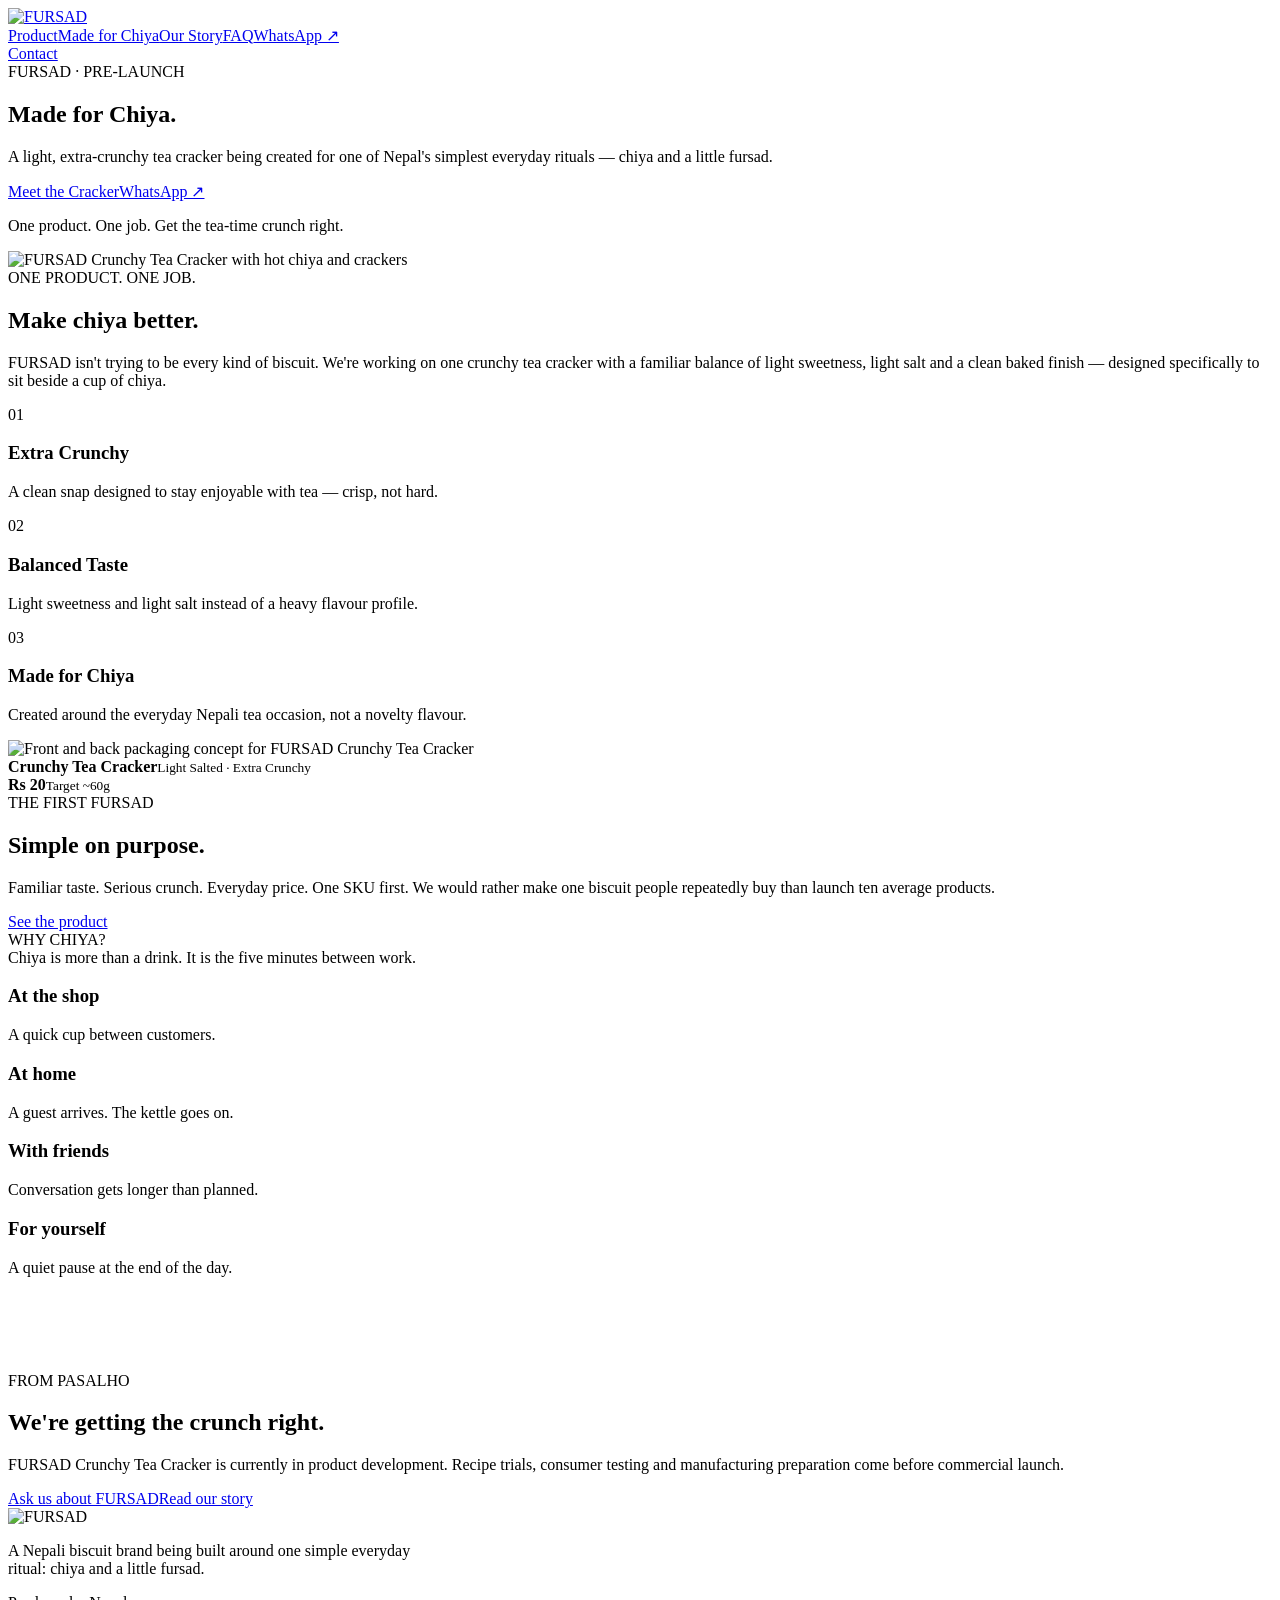
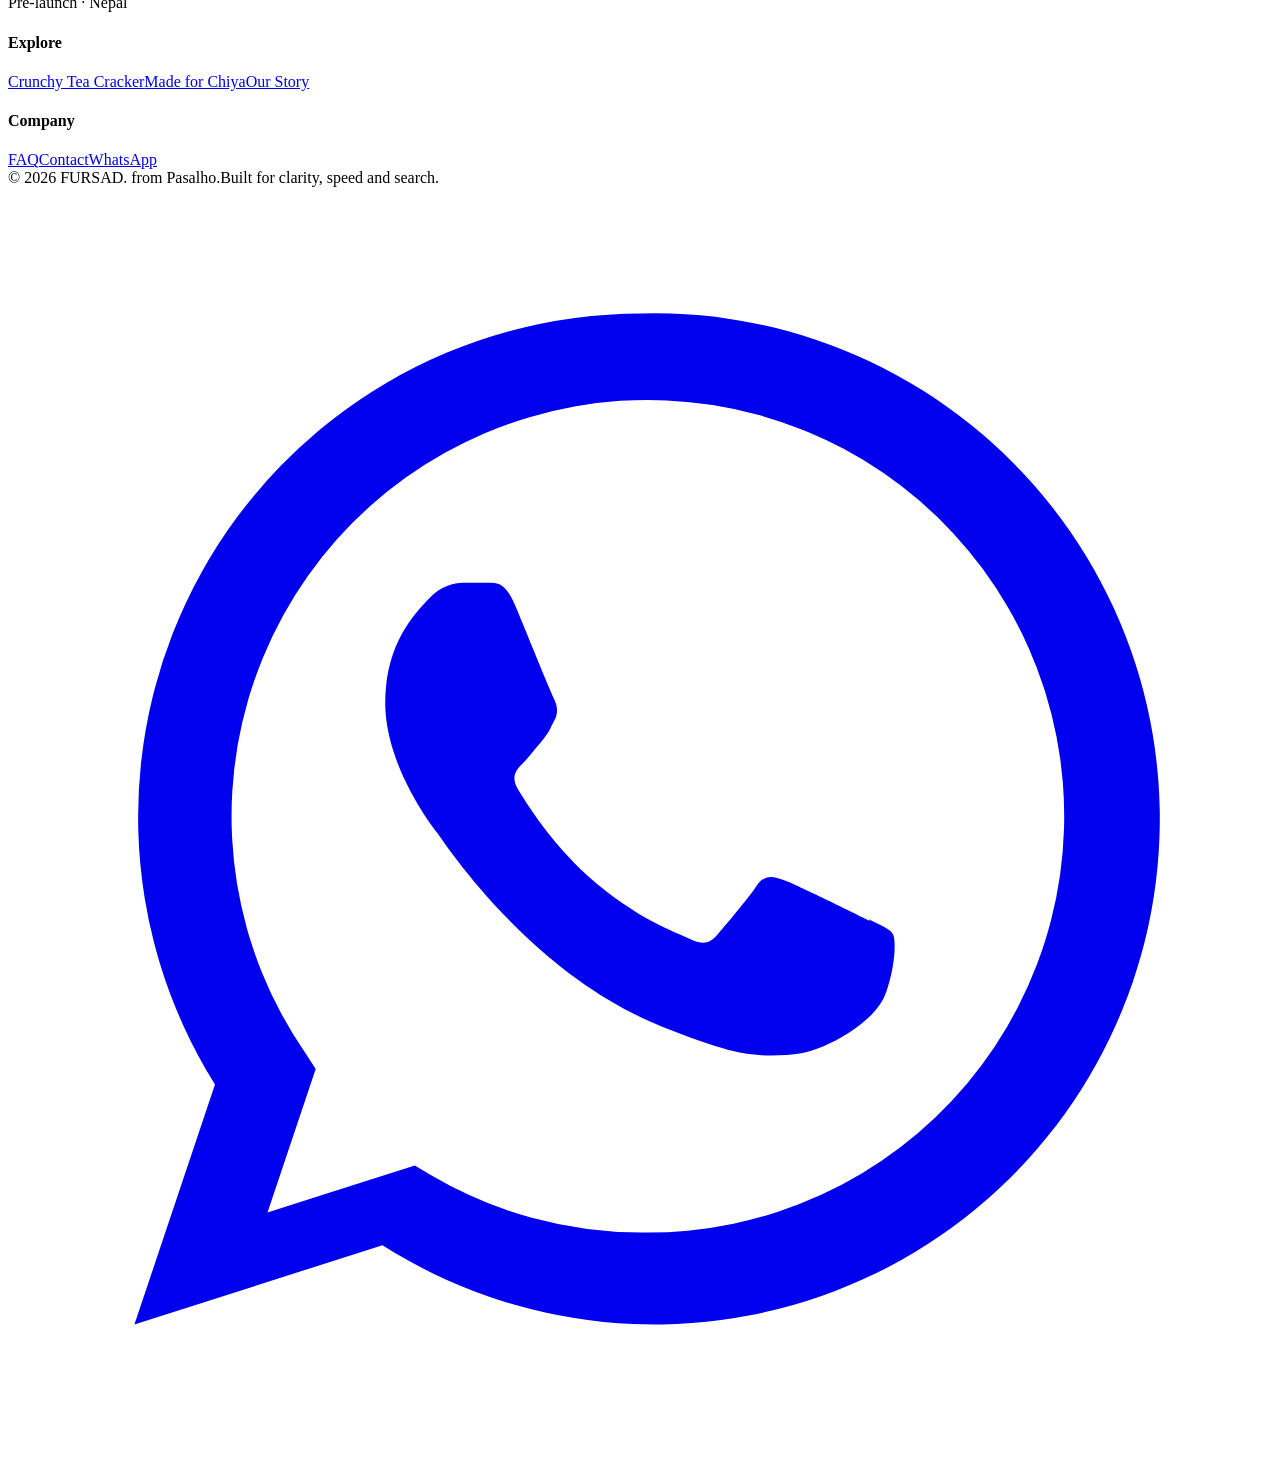
==== index.html @ a385d4bd "Initialize Fursad website" ====
<!doctype html><html lang="en" data-whatsapp=""><head><meta charset="utf-8"><meta name="viewport" content="width=device-width,initial-scale=1"><title>FURSAD | Made for Chiya — Crunchy Tea Cracker Nepal</title><meta name="description" content="Meet FURSAD, a Nepali biscuit brand creating an extra-crunchy, lightly salted tea cracker made for chiya. Discover the product, story and upcoming launch."><meta name="theme-color" content="#E85C24"><link rel="icon" href="/assets/favicon.svg" type="image/svg+xml"><link rel="manifest" href="/manifest.webmanifest"><link rel="stylesheet" href="/assets/styles.css"><meta property="og:type" content="website"><meta property="og:title" content="FURSAD | Made for Chiya — Crunchy Tea Cracker Nepal"><meta property="og:description" content="Meet FURSAD, a Nepali biscuit brand creating an extra-crunchy, lightly salted tea cracker made for chiya. Discover the product, story and upcoming launch."><meta property="og:image" content="/assets/og-fursad.webp"><meta name="twitter:card" content="summary_large_image"><script type="application/ld+json">{"@context": "https://schema.org", "@type": "Organization", "name": "FURSAD", "alternateName": "फुर्सद", "description": "A Nepali biscuit and snack brand being developed around everyday tea-time occasions.", "brand": {"@type": "Brand", "name": "FURSAD"}}</script></head><body><header class="nav"><div class="shell nav-inner"><a class="brand" href="/"><img src="/assets/logo.svg" alt="FURSAD"></a><nav class="nav-links" aria-label="Primary"><a href="/crunchy-tea-cracker/">Product</a><a href="/made-for-chiya/">Made for Chiya</a><a href="/our-story/">Our Story</a><a href="/faq/">FAQ</a><a class="button primary" data-whatsapp href="/contact/">WhatsApp ↗</a></nav><a class="button secondary" href="/contact/" aria-label="Contact FURSAD">Contact</a></div></header><main><section class="hero"><div class="shell hero-grid"><div><div class="eyebrow">FURSAD · PRE-LAUNCH</div><h1>Made for <span>Chiya.</span></h1><p class="hero-copy">A light, extra-crunchy tea cracker being created for one of Nepal's simplest everyday rituals — chiya and a little fursad.</p><div class="hero-actions"><a class="button primary" href="/crunchy-tea-cracker/">Meet the Cracker</a><a class="button secondary" data-whatsapp href="/contact/">WhatsApp ↗</a></div><p class="micro-note">One product. One job. Get the tea-time crunch right.</p></div><div class="hero-media"><img class="hero-image" src="/assets/fursad-hero.webp" alt="FURSAD Crunchy Tea Cracker with hot chiya and crackers" width="1440" height="1080"></div></div></section><section class="section"><div class="shell"><div class="eyebrow">ONE PRODUCT. ONE JOB.</div><h2 class="display">Make chiya better.</h2><p class="lede">FURSAD isn't trying to be every kind of biscuit. We're working on one crunchy tea cracker with a familiar balance of light sweetness, light salt and a clean baked finish — designed specifically to sit beside a cup of chiya.</p><div class="principles"><article class="principle"><span>01</span><h3>Extra Crunchy</h3><p>A clean snap designed to stay enjoyable with tea — crisp, not hard.</p></article><article class="principle"><span>02</span><h3>Balanced Taste</h3><p>Light sweetness and light salt instead of a heavy flavour profile.</p></article><article class="principle"><span>03</span><h3>Made for Chiya</h3><p>Created around the everyday Nepali tea occasion, not a novelty flavour.</p></article></div></div></section><section class="section soft"><div class="shell two-col"><div class="product-card"><img src="/assets/fursad-packaging.webp" alt="Front and back packaging concept for FURSAD Crunchy Tea Cracker"><div class="product-meta"><div><strong>Crunchy Tea Cracker</strong><small>Light Salted · Extra Crunchy</small></div><div><strong>Rs 20</strong><small>Target ~60g</small></div></div></div><div><div class="eyebrow">THE FIRST FURSAD</div><h2 class="display">Simple on purpose.</h2><p>Familiar taste. Serious crunch. Everyday price. One SKU first. We would rather make one biscuit people repeatedly buy than launch ten average products.</p><a class="button primary" href="/crunchy-tea-cracker/">See the product</a></div></div></section><section class="section dark"><div class="shell"><div class="eyebrow">WHY CHIYA?</div><div class="quote">Chiya is more than a drink. It is the <span class="orange">five minutes between work.</span></div><div class="story-lines"><div class="story-line"><h3>At the shop</h3><p>A quick cup between customers.</p></div><div class="story-line"><h3>At home</h3><p>A guest arrives. The kettle goes on.</p></div><div class="story-line"><h3>With friends</h3><p>Conversation gets longer than planned.</p></div><div class="story-line"><h3>For yourself</h3><p>A quiet pause at the end of the day.</p></div></div><p style="margin-top:52px;font-size:1.25rem;color:white"><strong>Chiya. Crunch. Fursad.</strong></p></div></section><section class="section"><div class="shell prelaunch"><div class="eyebrow">FROM PASALHO</div><h2 class="display">We're getting the crunch right.</h2><p class="lede" style="margin-left:auto;margin-right:auto">FURSAD Crunchy Tea Cracker is currently in product development. Recipe trials, consumer testing and manufacturing preparation come before commercial launch.</p><div class="hero-actions" style="justify-content:center"><a class="button primary" data-whatsapp href="/contact/">Ask us about FURSAD</a><a class="button secondary" href="/our-story/">Read our story</a></div></div></section></main><footer class="footer"><div class="shell"><div class="footer-grid"><div><img src="/assets/logo.svg" alt="FURSAD" style="width:150px"><p style="max-width:420px">A Nepali biscuit brand being built around one simple everyday ritual: chiya and a little fursad.</p><span class="pill">Pre-launch · Nepal</span></div><div><h4>Explore</h4><a href="/crunchy-tea-cracker/">Crunchy Tea Cracker</a><a href="/made-for-chiya/">Made for Chiya</a><a href="/our-story/">Our Story</a></div><div><h4>Company</h4><a href="/faq/">FAQ</a><a href="/contact/">Contact</a><a data-whatsapp href="/contact/">WhatsApp</a></div></div><div class="footer-bottom"><span>© 2026 FURSAD. from Pasalho.</span><span>Built for clarity, speed and search.</span></div></div></footer><a class="whatsapp" data-whatsapp href="/contact/" aria-label="Talk to FURSAD on WhatsApp"><svg viewBox="0 0 32 32" fill="none" aria-hidden="true"><path fill="currentColor" d="M16.04 3.2A12.75 12.75 0 0 0 5.24 22.72L3.2 28.8l6.28-2.01A12.8 12.8 0 1 0 16.04 3.2Zm0 23.27a10.52 10.52 0 0 1-5.36-1.47l-.38-.23-3.73 1.19 1.22-3.63-.25-.39A10.54 10.54 0 1 1 16.04 26.47Zm5.78-7.89c-.32-.16-1.88-.93-2.17-1.03-.29-.11-.5-.16-.71.16-.21.32-.82 1.03-1 1.24-.18.21-.37.24-.69.08-.32-.16-1.35-.5-2.57-1.59-.95-.85-1.59-1.89-1.78-2.21-.18-.32-.02-.49.14-.65.14-.14.32-.37.48-.56.16-.18.21-.32.32-.53.11-.21.05-.4-.03-.56-.08-.16-.71-1.72-.98-2.36-.26-.62-.52-.54-.71-.55h-.61c-.21 0-.56.08-.85.4-.29.32-1.11 1.08-1.11 2.64s1.14 3.06 1.3 3.27c.16.21 2.24 3.42 5.42 4.8.76.33 1.35.52 1.81.67.76.24 1.45.21 2 .13.61-.09 1.88-.77 2.14-1.51.26-.74.26-1.38.18-1.51-.08-.13-.29-.21-.61-.37Z"/></svg></a><script src="/assets/script.js" defer></script></body></html>
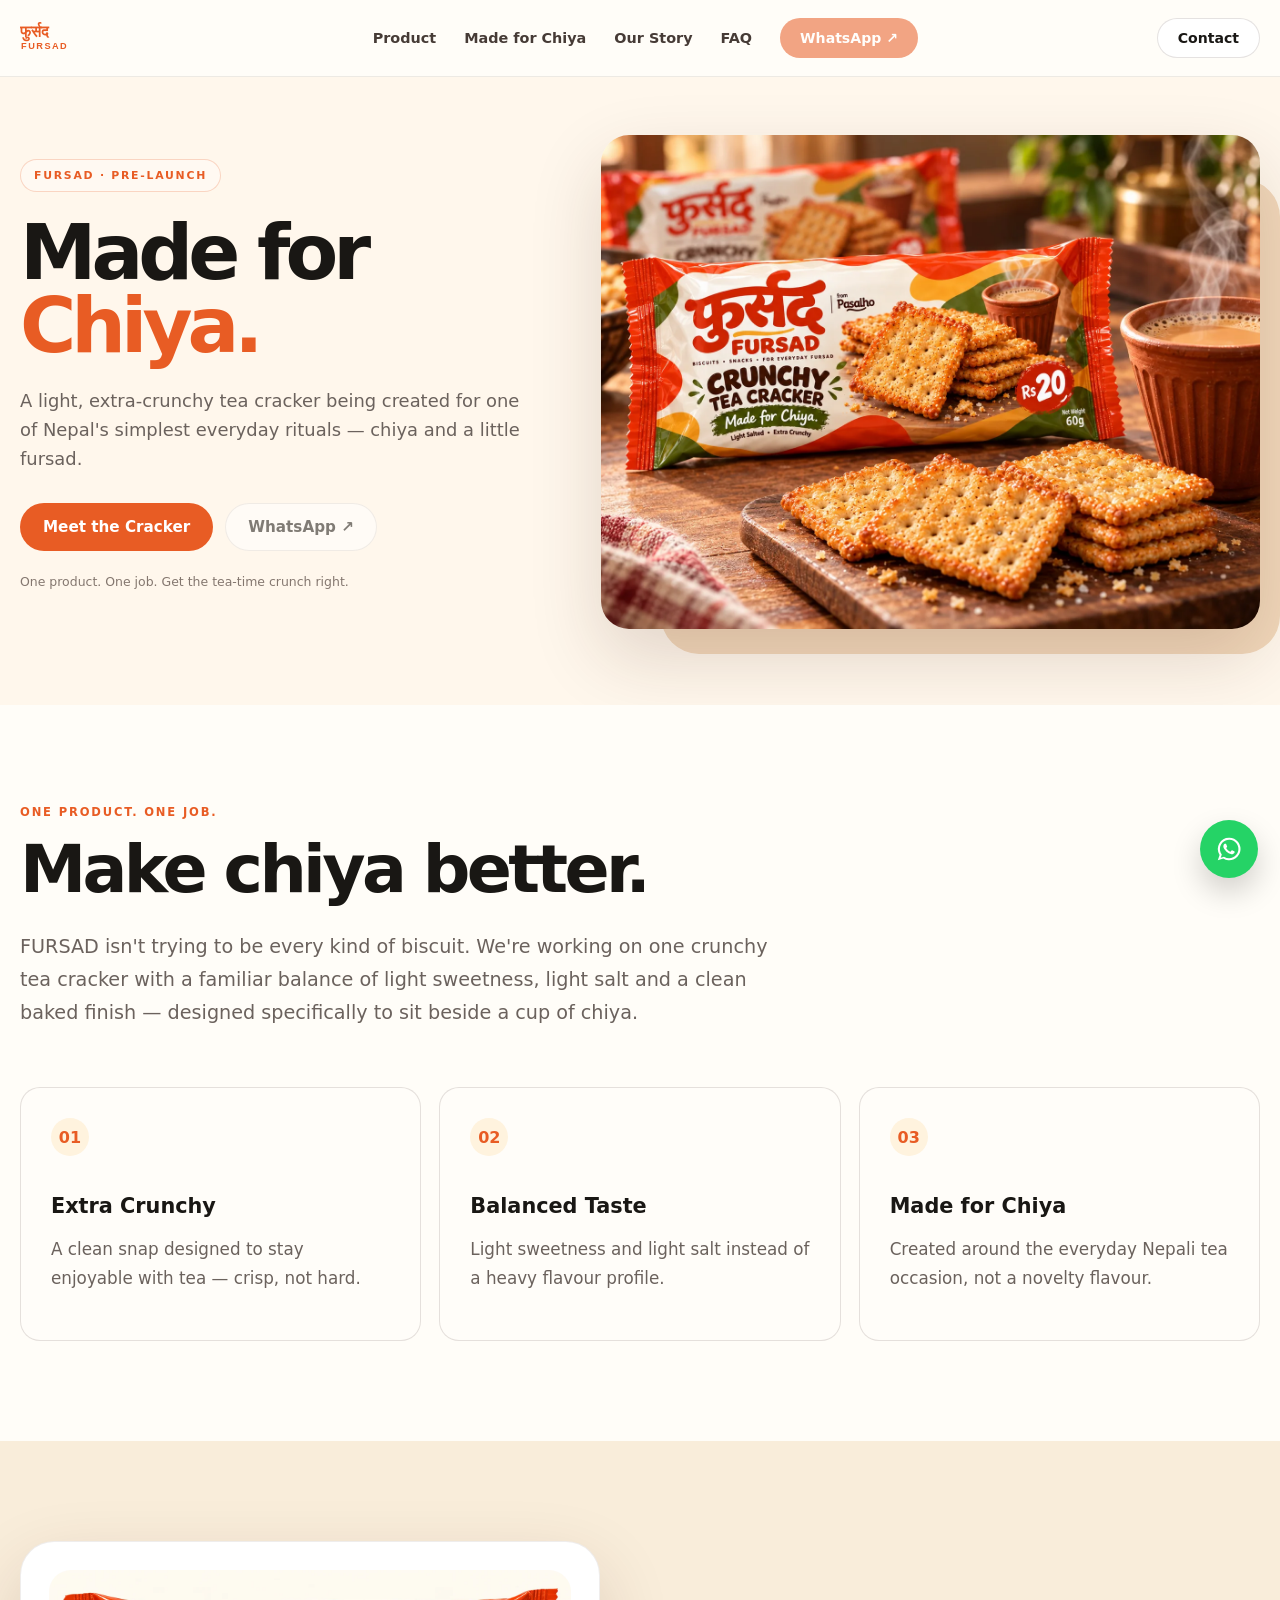
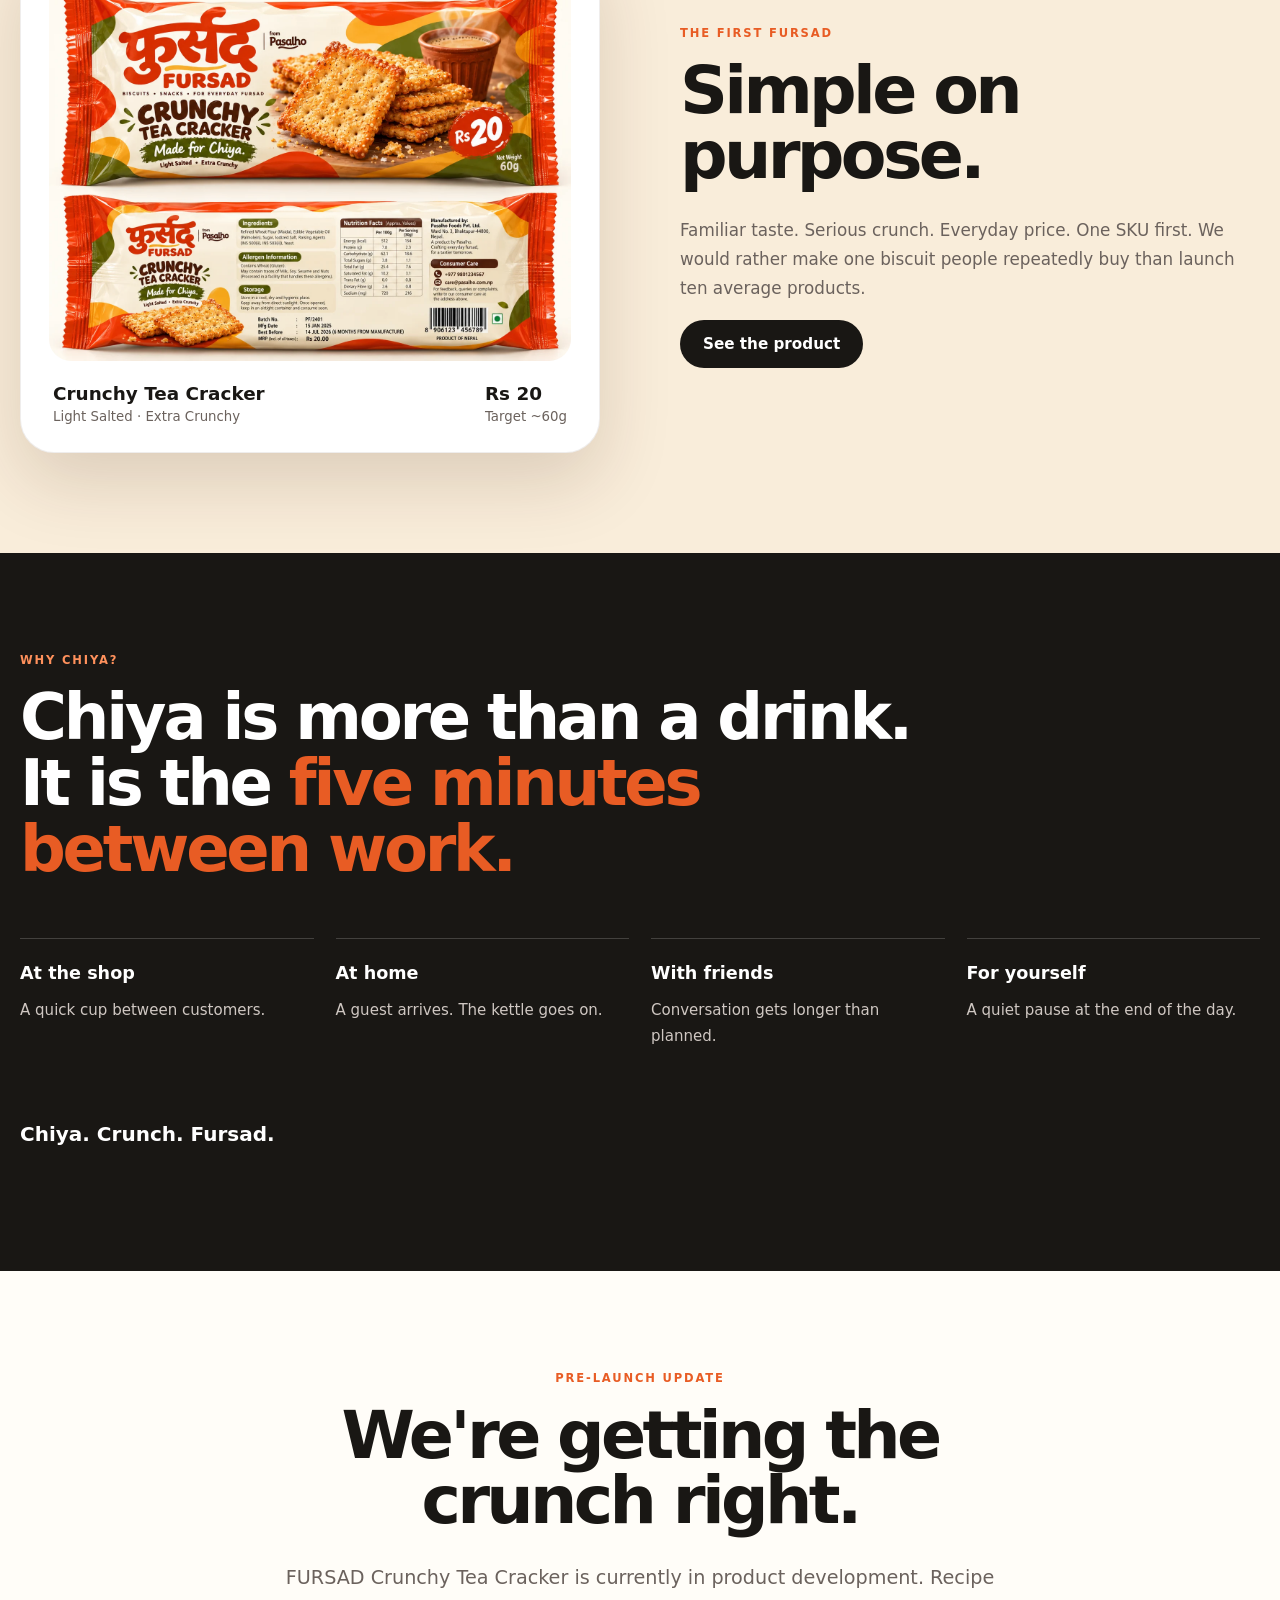
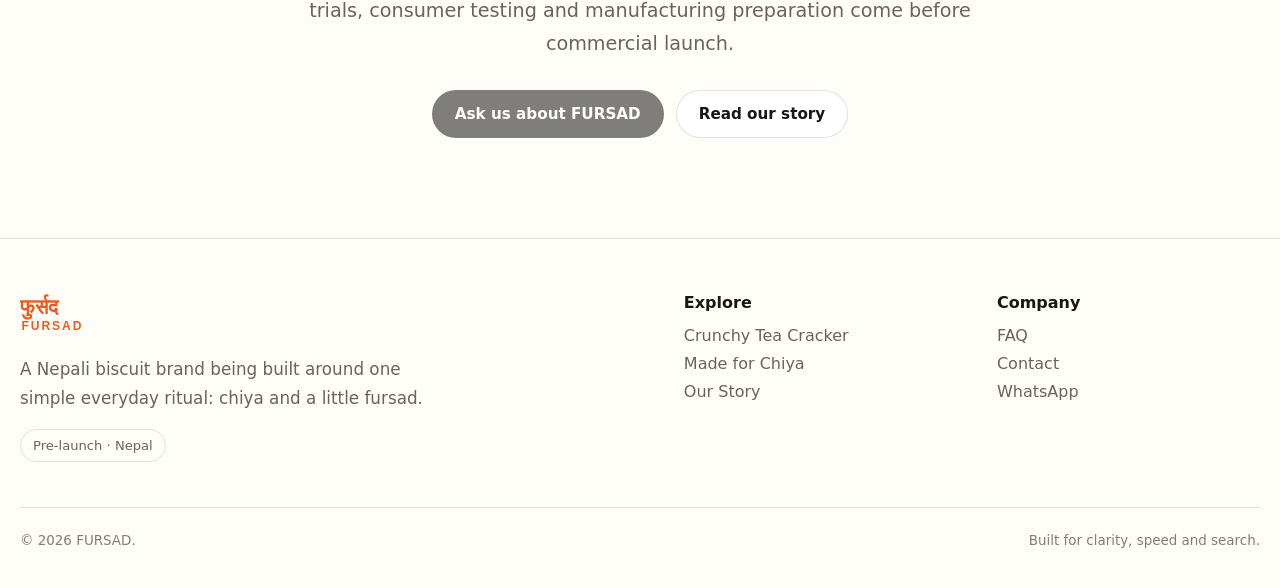
==== commit 90ecb3ba: "fix: clean brand ownership and contact UX" ====
--- a/index.html
+++ b/index.html
@@ -1 +1 @@
-<!doctype html><html lang="en" data-whatsapp=""><head><meta charset="utf-8"><meta name="viewport" content="width=device-width,initial-scale=1"><title>FURSAD | Made for Chiya — Crunchy Tea Cracker Nepal</title><meta name="description" content="Meet FURSAD, a Nepali biscuit brand creating an extra-crunchy, lightly salted tea cracker made for chiya. Discover the product, story and upcoming launch."><meta name="theme-color" content="#E85C24"><link rel="icon" href="/assets/favicon.svg" type="image/svg+xml"><link rel="manifest" href="/manifest.webmanifest"><link rel="stylesheet" href="/assets/styles.css"><meta property="og:type" content="website"><meta property="og:title" content="FURSAD | Made for Chiya — Crunchy Tea Cracker Nepal"><meta property="og:description" content="Meet FURSAD, a Nepali biscuit brand creating an extra-crunchy, lightly salted tea cracker made for chiya. Discover the product, story and upcoming launch."><meta property="og:image" content="/assets/og-fursad.webp"><meta name="twitter:card" content="summary_large_image"><script type="application/ld+json">{"@context": "https://schema.org", "@type": "Organization", "name": "FURSAD", "alternateName": "फुर्सद", "description": "A Nepali biscuit and snack brand being developed around everyday tea-time occasions.", "brand": {"@type": "Brand", "name": "FURSAD"}}</script></head><body><header class="nav"><div class="shell nav-inner"><a class="brand" href="/"><img src="/assets/logo.svg" alt="FURSAD"></a><nav class="nav-links" aria-label="Primary"><a href="/crunchy-tea-cracker/">Product</a><a href="/made-for-chiya/">Made for Chiya</a><a href="/our-story/">Our Story</a><a href="/faq/">FAQ</a><a class="button primary" data-whatsapp href="/contact/">WhatsApp ↗</a></nav><a class="button secondary" href="/contact/" aria-label="Contact FURSAD">Contact</a></div></header><main><section class="hero"><div class="shell hero-grid"><div><div class="eyebrow">FURSAD · PRE-LAUNCH</div><h1>Made for <span>Chiya.</span></h1><p class="hero-copy">A light, extra-crunchy tea cracker being created for one of Nepal's simplest everyday rituals — chiya and a little fursad.</p><div class="hero-actions"><a class="button primary" href="/crunchy-tea-cracker/">Meet the Cracker</a><a class="button secondary" data-whatsapp href="/contact/">WhatsApp ↗</a></div><p class="micro-note">One product. One job. Get the tea-time crunch right.</p></div><div class="hero-media"><img class="hero-image" src="/assets/fursad-hero.webp" alt="FURSAD Crunchy Tea Cracker with hot chiya and crackers" width="1440" height="1080"></div></div></section><section class="section"><div class="shell"><div class="eyebrow">ONE PRODUCT. ONE JOB.</div><h2 class="display">Make chiya better.</h2><p class="lede">FURSAD isn't trying to be every kind of biscuit. We're working on one crunchy tea cracker with a familiar balance of light sweetness, light salt and a clean baked finish — designed specifically to sit beside a cup of chiya.</p><div class="principles"><article class="principle"><span>01</span><h3>Extra Crunchy</h3><p>A clean snap designed to stay enjoyable with tea — crisp, not hard.</p></article><article class="principle"><span>02</span><h3>Balanced Taste</h3><p>Light sweetness and light salt instead of a heavy flavour profile.</p></article><article class="principle"><span>03</span><h3>Made for Chiya</h3><p>Created around the everyday Nepali tea occasion, not a novelty flavour.</p></article></div></div></section><section class="section soft"><div class="shell two-col"><div class="product-card"><img src="/assets/fursad-packaging.webp" alt="Front and back packaging concept for FURSAD Crunchy Tea Cracker"><div class="product-meta"><div><strong>Crunchy Tea Cracker</strong><small>Light Salted · Extra Crunchy</small></div><div><strong>Rs 20</strong><small>Target ~60g</small></div></div></div><div><div class="eyebrow">THE FIRST FURSAD</div><h2 class="display">Simple on purpose.</h2><p>Familiar taste. Serious crunch. Everyday price. One SKU first. We would rather make one biscuit people repeatedly buy than launch ten average products.</p><a class="button primary" href="/crunchy-tea-cracker/">See the product</a></div></div></section><section class="section dark"><div class="shell"><div class="eyebrow">WHY CHIYA?</div><div class="quote">Chiya is more than a drink. It is the <span class="orange">five minutes between work.</span></div><div class="story-lines"><div class="story-line"><h3>At the shop</h3><p>A quick cup between customers.</p></div><div class="story-line"><h3>At home</h3><p>A guest arrives. The kettle goes on.</p></div><div class="story-line"><h3>With friends</h3><p>Conversation gets longer than planned.</p></div><div class="story-line"><h3>For yourself</h3><p>A quiet pause at the end of the day.</p></div></div><p style="margin-top:52px;font-size:1.25rem;color:white"><strong>Chiya. Crunch. Fursad.</strong></p></div></section><section class="section"><div class="shell prelaunch"><div class="eyebrow">FROM PASALHO</div><h2 class="display">We're getting the crunch right.</h2><p class="lede" style="margin-left:auto;margin-right:auto">FURSAD Crunchy Tea Cracker is currently in product development. Recipe trials, consumer testing and manufacturing preparation come before commercial launch.</p><div class="hero-actions" style="justify-content:center"><a class="button primary" data-whatsapp href="/contact/">Ask us about FURSAD</a><a class="button secondary" href="/our-story/">Read our story</a></div></div></section></main><footer class="footer"><div class="shell"><div class="footer-grid"><div><img src="/assets/logo.svg" alt="FURSAD" style="width:150px"><p style="max-width:420px">A Nepali biscuit brand being built around one simple everyday ritual: chiya and a little fursad.</p><span class="pill">Pre-launch · Nepal</span></div><div><h4>Explore</h4><a href="/crunchy-tea-cracker/">Crunchy Tea Cracker</a><a href="/made-for-chiya/">Made for Chiya</a><a href="/our-story/">Our Story</a></div><div><h4>Company</h4><a href="/faq/">FAQ</a><a href="/contact/">Contact</a><a data-whatsapp href="/contact/">WhatsApp</a></div></div><div class="footer-bottom"><span>© 2026 FURSAD. from Pasalho.</span><span>Built for clarity, speed and search.</span></div></div></footer><a class="whatsapp" data-whatsapp href="/contact/" aria-label="Talk to FURSAD on WhatsApp"><svg viewBox="0 0 32 32" fill="none" aria-hidden="true"><path fill="currentColor" d="M16.04 3.2A12.75 12.75 0 0 0 5.24 22.72L3.2 28.8l6.28-2.01A12.8 12.8 0 1 0 16.04 3.2Zm0 23.27a10.52 10.52 0 0 1-5.36-1.47l-.38-.23-3.73 1.19 1.22-3.63-.25-.39A10.54 10.54 0 1 1 16.04 26.47Zm5.78-7.89c-.32-.16-1.88-.93-2.17-1.03-.29-.11-.5-.16-.71.16-.21.32-.82 1.03-1 1.24-.18.21-.37.24-.69.08-.32-.16-1.35-.5-2.57-1.59-.95-.85-1.59-1.89-1.78-2.21-.18-.32-.02-.49.14-.65.14-.14.32-.37.48-.56.16-.18.21-.32.32-.53.11-.21.05-.4-.03-.56-.08-.16-.71-1.72-.98-2.36-.26-.62-.52-.54-.71-.55h-.61c-.21 0-.56.08-.85.4-.29.32-1.11 1.08-1.11 2.64s1.14 3.06 1.3 3.27c.16.21 2.24 3.42 5.42 4.8.76.33 1.35.52 1.81.67.76.24 1.45.21 2 .13.61-.09 1.88-.77 2.14-1.51.26-.74.26-1.38.18-1.51-.08-.13-.29-.21-.61-.37Z"/></svg></a><script src="/assets/script.js" defer></script></body></html>+<!doctype html><html lang="en" data-whatsapp=""><head><meta charset="utf-8"><meta name="viewport" content="width=device-width,initial-scale=1"><title>FURSAD | Made for Chiya — Crunchy Tea Cracker Nepal</title><meta name="description" content="Meet FURSAD, a Nepali biscuit brand creating an extra-crunchy, lightly salted tea cracker made for chiya. Discover the product, story and upcoming launch."><meta name="theme-color" content="#E85C24"><link rel="icon" href="/assets/favicon.svg" type="image/svg+xml"><link rel="manifest" href="/manifest.webmanifest"><link rel="stylesheet" href="/assets/styles.css"><link rel="canonical" href="https://fursad-blue.vercel.app/"><meta property="og:type" content="website"><meta property="og:title" content="FURSAD | Made for Chiya — Crunchy Tea Cracker Nepal"><meta property="og:description" content="Meet FURSAD, a Nepali biscuit brand creating an extra-crunchy, lightly salted tea cracker made for chiya. Discover the product, story and upcoming launch."><meta property="og:url" content="https://fursad-blue.vercel.app/"><meta property="og:image" content="https://fursad-blue.vercel.app/assets/og-fursad.webp"><meta name="twitter:card" content="summary_large_image"><meta name="twitter:image" content="https://fursad-blue.vercel.app/assets/og-fursad.webp"><script type="application/ld+json">{"@context": "https://schema.org", "@type": "Organization", "name": "FURSAD", "alternateName": "फुर्सद", "description": "A Nepali biscuit and snack brand being developed around everyday tea-time occasions.", "brand": {"@type": "Brand", "name": "FURSAD"}, "url": "https://fursad-blue.vercel.app/"}</script></head><body><header class="nav"><div class="shell nav-inner"><a class="brand" href="/"><img src="/assets/logo.svg" alt="FURSAD"></a><button class="menu-toggle" type="button" aria-label="Open navigation" aria-expanded="false" aria-controls="primary-navigation"><span></span><span></span><span></span></button><nav class="nav-links" id="primary-navigation" aria-label="Primary"><a href="/crunchy-tea-cracker/">Product</a><a href="/made-for-chiya/">Made for Chiya</a><a href="/our-story/">Our Story</a><a href="/faq/">FAQ</a><a class="mobile-only" href="/contact/">Contact</a><a class="button primary" data-whatsapp href="/contact/">WhatsApp ↗</a></nav><a class="button secondary" href="/contact/" aria-label="Contact FURSAD">Contact</a></div></header><main><section class="hero"><div class="shell hero-grid"><div><div class="eyebrow">FURSAD · PRE-LAUNCH</div><h1>Made for <span>Chiya.</span></h1><p class="hero-copy">A light, extra-crunchy tea cracker being created for one of Nepal's simplest everyday rituals — chiya and a little fursad.</p><div class="hero-actions"><a class="button primary" href="/crunchy-tea-cracker/">Meet the Cracker</a><a class="button secondary" data-whatsapp href="/contact/">WhatsApp ↗</a></div><p class="micro-note">One product. One job. Get the tea-time crunch right.</p></div><div class="hero-media"><img class="hero-image" src="/assets/fursad-hero.webp" alt="FURSAD Crunchy Tea Cracker with hot chiya and crackers" width="1440" height="1080"></div></div></section><section class="section"><div class="shell"><div class="eyebrow">ONE PRODUCT. ONE JOB.</div><h2 class="display">Make chiya better.</h2><p class="lede">FURSAD isn't trying to be every kind of biscuit. We're working on one crunchy tea cracker with a familiar balance of light sweetness, light salt and a clean baked finish — designed specifically to sit beside a cup of chiya.</p><div class="principles"><article class="principle"><span>01</span><h3>Extra Crunchy</h3><p>A clean snap designed to stay enjoyable with tea — crisp, not hard.</p></article><article class="principle"><span>02</span><h3>Balanced Taste</h3><p>Light sweetness and light salt instead of a heavy flavour profile.</p></article><article class="principle"><span>03</span><h3>Made for Chiya</h3><p>Created around the everyday Nepali tea occasion, not a novelty flavour.</p></article></div></div></section><section class="section soft"><div class="shell two-col"><div class="product-card"><img src="/assets/fursad-packaging.webp" alt="Front and back packaging concept for FURSAD Crunchy Tea Cracker"><div class="product-meta"><div><strong>Crunchy Tea Cracker</strong><small>Light Salted · Extra Crunchy</small></div><div><strong>Rs 20</strong><small>Target ~60g</small></div></div></div><div><div class="eyebrow">THE FIRST FURSAD</div><h2 class="display">Simple on purpose.</h2><p>Familiar taste. Serious crunch. Everyday price. One SKU first. We would rather make one biscuit people repeatedly buy than launch ten average products.</p><a class="button primary" href="/crunchy-tea-cracker/">See the product</a></div></div></section><section class="section dark"><div class="shell"><div class="eyebrow">WHY CHIYA?</div><div class="quote">Chiya is more than a drink. It is the <span class="orange">five minutes between work.</span></div><div class="story-lines"><div class="story-line"><h3>At the shop</h3><p>A quick cup between customers.</p></div><div class="story-line"><h3>At home</h3><p>A guest arrives. The kettle goes on.</p></div><div class="story-line"><h3>With friends</h3><p>Conversation gets longer than planned.</p></div><div class="story-line"><h3>For yourself</h3><p>A quiet pause at the end of the day.</p></div></div><p style="margin-top:52px;font-size:1.25rem;color:white"><strong>Chiya. Crunch. Fursad.</strong></p></div></section><section class="section"><div class="shell prelaunch"><div class="eyebrow">PRE-LAUNCH UPDATE</div><h2 class="display">We're getting the crunch right.</h2><p class="lede" style="margin-left:auto;margin-right:auto">FURSAD Crunchy Tea Cracker is currently in product development. Recipe trials, consumer testing and manufacturing preparation come before commercial launch.</p><div class="hero-actions" style="justify-content:center"><a class="button primary" data-whatsapp href="/contact/">Ask us about FURSAD</a><a class="button secondary" href="/our-story/">Read our story</a></div></div></section></main><footer class="footer"><div class="shell"><div class="footer-grid"><div><img src="/assets/logo.svg" alt="FURSAD" style="width:150px"><p style="max-width:420px">A Nepali biscuit brand being built around one simple everyday ritual: chiya and a little fursad.</p><span class="pill">Pre-launch · Nepal</span></div><div><h4>Explore</h4><a href="/crunchy-tea-cracker/">Crunchy Tea Cracker</a><a href="/made-for-chiya/">Made for Chiya</a><a href="/our-story/">Our Story</a></div><div><h4>Company</h4><a href="/faq/">FAQ</a><a href="/contact/">Contact</a><a data-whatsapp href="/contact/">WhatsApp</a></div></div><div class="footer-bottom"><span>© 2026 FURSAD.</span><span>Built for clarity, speed and search.</span></div></div></footer><a class="whatsapp" data-whatsapp href="/contact/" aria-label="Talk to FURSAD on WhatsApp"><svg viewBox="0 0 32 32" fill="none" aria-hidden="true"><path fill="currentColor" d="M16.04 3.2A12.75 12.75 0 0 0 5.24 22.72L3.2 28.8l6.28-2.01A12.8 12.8 0 1 0 16.04 3.2Zm0 23.27a10.52 10.52 0 0 1-5.36-1.47l-.38-.23-3.73 1.19 1.22-3.63-.25-.39A10.54 10.54 0 1 1 16.04 26.47Zm5.78-7.89c-.32-.16-1.88-.93-2.17-1.03-.29-.11-.5-.16-.71.16-.21.32-.82 1.03-1 1.24-.18.21-.37.24-.69.08-.32-.16-1.35-.5-2.57-1.59-.95-.85-1.59-1.89-1.78-2.21-.18-.32-.02-.49.14-.65.14-.14.32-.37.48-.56.16-.18.21-.32.32-.53.11-.21.05-.4-.03-.56-.08-.16-.71-1.72-.98-2.36-.26-.62-.52-.54-.71-.55h-.61c-.21 0-.56.08-.85.4-.29.32-1.11 1.08-1.11 2.64s1.14 3.06 1.3 3.27c.16.21 2.24 3.42 5.42 4.8.76.33 1.35.52 1.81.67.76.24 1.45.21 2 .13.61-.09 1.88-.77 2.14-1.51.26-.74.26-1.38.18-1.51-.08-.13-.29-.21-.61-.37Z"/></svg></a><script src="/assets/site-config.js"></script><script src="/assets/script.js" defer></script></body></html>
--- a/assets/styles.css
+++ b/assets/styles.css
@@ -0,0 +1,56 @@
+:root{--orange:#E85C24;--cream:#FFF3DE;--cream2:#FAE9CE;--brown:#382117;--olive:#596B32;--ink:#191714;--muted:#6B625D;--white:#fff;--line:rgba(56,33,23,.13);--shadow:0 24px 70px rgba(56,33,23,.12);--max:1180px}*{box-sizing:border-box}html{scroll-behavior:smooth}body{margin:0;background:#fff;color:var(--ink);font-family:Inter,ui-sans-serif,system-ui,-apple-system,BlinkMacSystemFont,"Segoe UI",sans-serif;-webkit-font-smoothing:antialiased}img{max-width:100%;display:block}a{color:inherit;text-decoration:none}p{line-height:1.72;color:var(--muted);font-size:1.05rem}.shell{width:min(calc(100% - 40px),var(--max));margin:auto}.nav{position:sticky;top:0;z-index:50;background:rgba(255,255,255,.88);backdrop-filter:blur(18px);border-bottom:1px solid rgba(56,33,23,.07)}.nav-inner{height:82px;display:flex;align-items:center;justify-content:space-between;gap:28px}.brand{display:flex;align-items:center;gap:14px}.brand img{width:122px;height:auto}.nav-links{display:flex;align-items:center;gap:30px;font-size:.92rem;font-weight:650}.nav-links a{color:#463b36}.nav-links a:hover{color:var(--orange)}.button{display:inline-flex;align-items:center;justify-content:center;gap:9px;border-radius:999px;padding:14px 22px;font-size:.95rem;font-weight:750;transition:.2s ease;border:1px solid transparent}.button.primary{background:var(--ink);color:white}.button.primary:hover{background:var(--orange);transform:translateY(-1px)}.button.secondary{border-color:var(--line);background:#fff}.button.secondary:hover{border-color:var(--orange);color:var(--orange)}.eyebrow{text-transform:uppercase;letter-spacing:.16em;font-size:.72rem;font-weight:800;color:var(--orange);margin-bottom:18px}.hero{padding:76px 0 70px;background:linear-gradient(180deg,#fff 0%,#fffaf3 100%);overflow:hidden}.hero-grid{display:grid;grid-template-columns:.95fr 1.05fr;gap:74px;align-items:center}.hero h1,.page-hero h1{font-size:clamp(3.6rem,7vw,7.2rem);line-height:.91;letter-spacing:-.065em;margin:0 0 26px;font-weight:850}.hero h1 span{color:var(--orange)}.hero-copy{max-width:620px;font-size:1.2rem}.hero-actions{display:flex;gap:12px;flex-wrap:wrap;margin-top:32px}.hero-media{position:relative}.hero-media:before{content:"";position:absolute;inset:10% -15% -12% 12%;background:#f4dcc1;border-radius:50%;filter:blur(1px);z-index:0}.hero-image{position:relative;z-index:1;border-radius:34px;box-shadow:var(--shadow);width:100%;aspect-ratio:4/3;object-fit:cover}.micro-note{font-size:.8rem;color:#84776f;margin-top:15px}.section{padding:112px 0}.section.soft{background:var(--cream)}.section.dark{background:var(--ink);color:white}.section.dark p{color:#cfc7c2}.section.dark .eyebrow{color:#ff915c}.display{font-size:clamp(2.7rem,5.2vw,5.7rem);line-height:.98;letter-spacing:-.055em;margin:0 0 28px;font-weight:830}.lede{font-size:1.2rem;max-width:750px}.two-col{display:grid;grid-template-columns:1fr 1fr;gap:80px;align-items:center}.principles{display:grid;grid-template-columns:repeat(3,1fr);gap:1px;background:var(--line);border:1px solid var(--line);margin-top:58px}.principle{background:white;padding:38px}.principle span{display:inline-flex;width:38px;height:38px;border-radius:50%;align-items:center;justify-content:center;background:var(--cream);color:var(--orange);font-weight:800;margin-bottom:52px}.principle h3{font-size:1.3rem;margin:0 0 12px}.product-card{background:white;border-radius:34px;padding:28px;box-shadow:var(--shadow)}.product-card img{border-radius:22px;width:100%;aspect-ratio:4/3;object-fit:cover}.product-meta{display:flex;justify-content:space-between;gap:20px;padding:22px 4px 0}.product-meta strong{font-size:1.15rem}.product-meta small{display:block;color:var(--muted);margin-top:5px}.quote{font-size:clamp(2.4rem,5vw,5rem);line-height:1.03;letter-spacing:-.05em;font-weight:800;max-width:930px}.orange{color:var(--orange)}.story-lines{display:grid;grid-template-columns:repeat(4,1fr);gap:22px;margin-top:55px}.story-line{border-top:1px solid rgba(255,255,255,.18);padding-top:24px}.story-line h3{color:white;font-size:1.1rem;margin:0 0 10px}.story-line p{font-size:.94rem}.faq-list{max-width:880px;margin:48px auto 0}.faq-item{border-top:1px solid var(--line);padding:28px 0}.faq-item h3{margin:0 0 12px;font-size:1.3rem}.faq-item p{margin:0}.prelaunch{text-align:center;max-width:820px;margin:auto}.prelaunch .display{max-width:760px;margin-left:auto;margin-right:auto}.footer{padding:54px 0 40px;border-top:1px solid var(--line)}.footer-grid{display:grid;grid-template-columns:1.4fr .6fr .6fr;gap:50px}.footer h4{margin:0 0 14px}.footer a{display:block;color:var(--muted);margin:9px 0}.footer-bottom{margin-top:45px;padding-top:25px;border-top:1px solid var(--line);display:flex;justify-content:space-between;color:#867b74;font-size:.84rem}.whatsapp{position:fixed;right:22px;bottom:22px;z-index:60;background:#25D366;color:white;width:58px;height:58px;border-radius:50%;display:flex;align-items:center;justify-content:center;box-shadow:0 14px 30px rgba(0,0,0,.18);transition:.2s}.whatsapp:hover{transform:translateY(-3px) scale(1.03)}.whatsapp svg{width:28px;height:28px}.page-hero{padding:90px 0 55px;background:#fffaf3}.page-hero p{max-width:760px;font-size:1.18rem}.content{max-width:840px;margin:auto}.content h2{font-size:2rem;letter-spacing:-.03em;margin:56px 0 14px}.content h3{font-size:1.3rem;margin:34px 0 8px}.contact-box{display:grid;grid-template-columns:1fr 1fr;gap:24px;margin-top:44px}.contact-panel{padding:34px;border:1px solid var(--line);border-radius:24px;background:white}.pill{display:inline-block;border:1px solid var(--line);padding:8px 12px;border-radius:999px;font-size:.82rem;color:var(--muted)}@media(max-width:900px){.nav-links{display:none}.hero{padding-top:42px}.hero-grid,.two-col{grid-template-columns:1fr;gap:46px}.hero-grid{grid-template-areas:"copy" "media"}.principles{grid-template-columns:1fr}.story-lines{grid-template-columns:1fr 1fr}.footer-grid{grid-template-columns:1fr 1fr}.footer-grid>div:first-child{grid-column:1/-1}.section{padding:82px 0}.contact-box{grid-template-columns:1fr}}@media(max-width:560px){.shell{width:min(calc(100% - 28px),var(--max))}.nav-inner{height:72px}.brand img{width:104px}.hero h1,.page-hero h1{font-size:3.4rem}.hero-copy{font-size:1.07rem}.hero-actions .button{width:100%}.hero-image{border-radius:24px}.section{padding:68px 0}.display{font-size:2.6rem}.principle{padding:28px}.story-lines{grid-template-columns:1fr}.footer-grid{grid-template-columns:1fr}.footer-grid>div:first-child{grid-column:auto}.footer-bottom{flex-direction:column;gap:8px}.whatsapp{right:16px;bottom:16px;width:54px;height:54px}.product-card{padding:18px;border-radius:24px}.product-card img{border-radius:17px}}@media(prefers-reduced-motion:reduce){html{scroll-behavior:auto}.button,.whatsapp{transition:none}}
+
+/* The hero image has intrinsic HTML dimensions. Give it an explicit rendered
+   height so the copy and image share a predictable first-screen layout. */
+:root{--max:1240px;--shadow:0 28px 72px rgba(68,34,14,.16)}
+body{background:#fffdf8}
+.nav{background:rgba(255,253,248,.94);border-bottom:1px solid rgba(56,33,23,.09)}
+.nav-inner{height:76px}
+.brand img{width:114px}
+.nav-links{gap:28px}
+.nav-links a:not(.button){font-size:.9rem;font-weight:650}
+.nav-links .button.primary{background:var(--orange);padding:11px 19px;font-size:.88rem}
+.nav-inner>.button.secondary{padding:11px 20px;font-size:.88rem}
+.hero{padding:58px 0 76px;background:#fff7ec}
+.hero-grid{grid-template-columns:minmax(0,.88fr) minmax(0,1.12fr);gap:clamp(34px,5vw,80px);align-items:center}
+.hero-grid>div:first-child{min-width:0}
+.hero .eyebrow{display:inline-block;margin-bottom:24px;padding:9px 13px;border:1px solid rgba(232,92,36,.23);border-radius:99px;background:#fff9f2;font-size:.68rem}
+.hero h1{font-size:clamp(3.8rem,6vw,6.7rem);line-height:.96;letter-spacing:-.065em;max-width:620px;margin-bottom:24px}
+.hero-copy{font-size:clamp(1.08rem,1.4vw,1.25rem);line-height:1.6;max-width:510px}
+.hero-actions{margin-top:30px}
+.hero .button.primary{background:var(--orange)}
+.hero .button.primary:hover{background:var(--ink)}
+.hero-media{min-width:0}
+.hero-media:before{inset:9% -3% -5% 9%;border-radius:38px;background:#f2d8bb;filter:none}
+.hero-image{width:100%;height:auto;aspect-ratio:4/3;object-fit:cover;object-position:center;border-radius:28px}
+.micro-note{margin-top:20px;font-size:.78rem}
+.section{padding:100px 0}
+.section.soft{background:#f9edda}
+.principles{background:transparent;border:0;gap:18px}
+.principle{border:1px solid var(--line);border-radius:20px;padding:30px;background:#fffdf9}
+.principle span{margin-bottom:38px}
+.product-card{border:1px solid rgba(56,33,23,.08)}
+@media(max-width:900px){.hero{padding:44px 0 68px}.hero-grid{grid-template-columns:1fr;gap:38px}.hero h1{max-width:700px}.hero-media{max-width:740px}.section{padding:76px 0}}
+@media(max-width:560px){.nav-inner{height:68px}.hero{padding:40px 0 58px}.hero h1{font-size:clamp(3.4rem,15vw,4.4rem)}.hero-image{border-radius:20px}.hero-media:before{border-radius:24px}.section{padding:64px 0}}
+
+
+/* Mobile navigation and launch-safe contact states */
+.menu-toggle{display:none;width:44px;height:44px;border:1px solid var(--line);border-radius:12px;background:#fff;align-items:center;justify-content:center;flex-direction:column;gap:5px;cursor:pointer}
+.menu-toggle span{display:block;width:19px;height:2px;border-radius:2px;background:var(--ink);transition:transform .2s ease,opacity .2s ease}
+.menu-toggle[aria-expanded="true"] span:nth-child(1){transform:translateY(7px) rotate(45deg)}
+.menu-toggle[aria-expanded="true"] span:nth-child(2){opacity:0}
+.menu-toggle[aria-expanded="true"] span:nth-child(3){transform:translateY(-7px) rotate(-45deg)}
+.mobile-only{display:none!important}
+.button[aria-disabled="true"]{opacity:.55;cursor:not-allowed;pointer-events:none}
+@media(max-width:900px){
+  .nav-inner{position:relative}
+  .menu-toggle{display:inline-flex;margin-left:auto}
+  .nav-inner>.button.secondary{display:none}
+  .nav-links{display:none;position:absolute;top:calc(100% + 1px);left:0;right:0;background:#fffdf8;border:1px solid var(--line);border-radius:0 0 18px 18px;box-shadow:0 18px 40px rgba(56,33,23,.12);padding:16px 18px 20px;flex-direction:column;align-items:stretch;gap:4px}
+  .nav-links.is-open{display:flex}
+  .nav-links>a{padding:12px 10px;border-radius:10px}
+  .nav-links>a:not(.button):hover{background:var(--cream)}
+  .nav-links .button{width:100%;margin-top:6px}
+  .mobile-only{display:block!important}
+}
+@media(prefers-reduced-motion:reduce){.menu-toggle span{transition:none}}
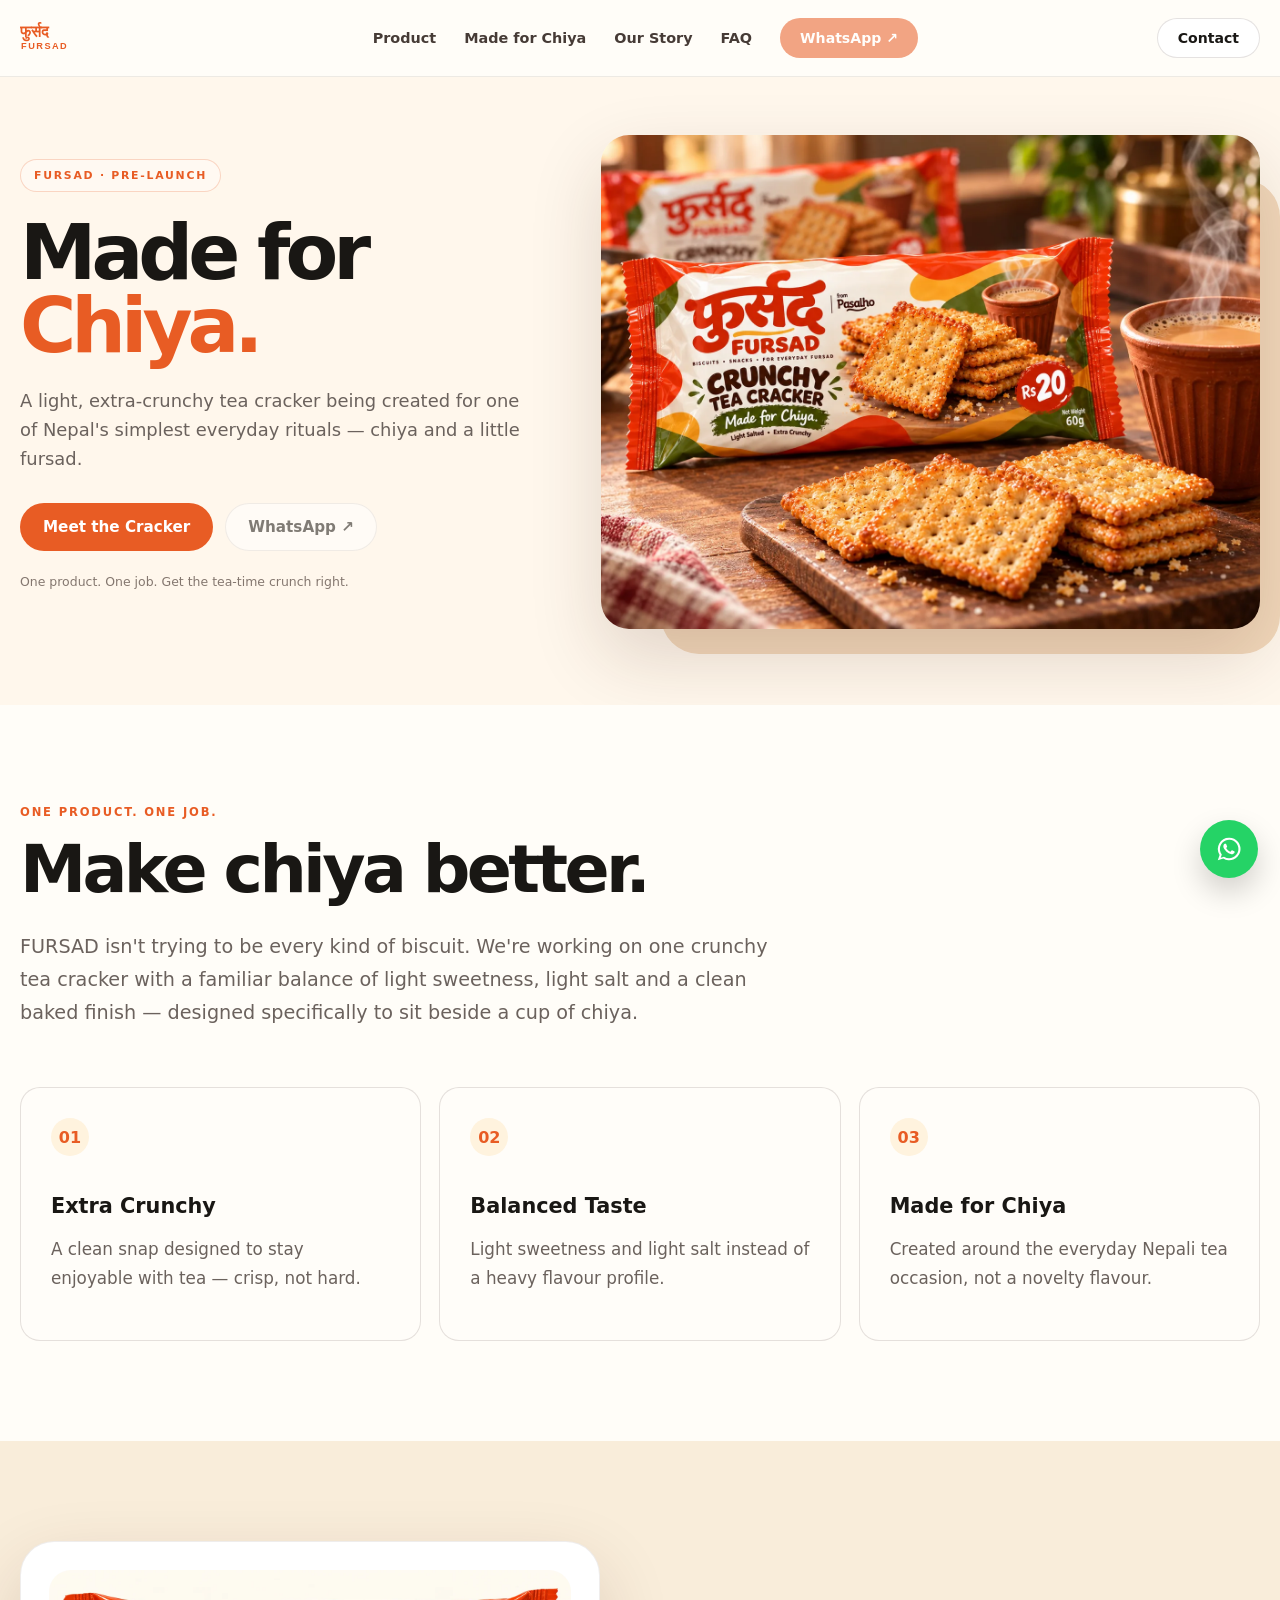
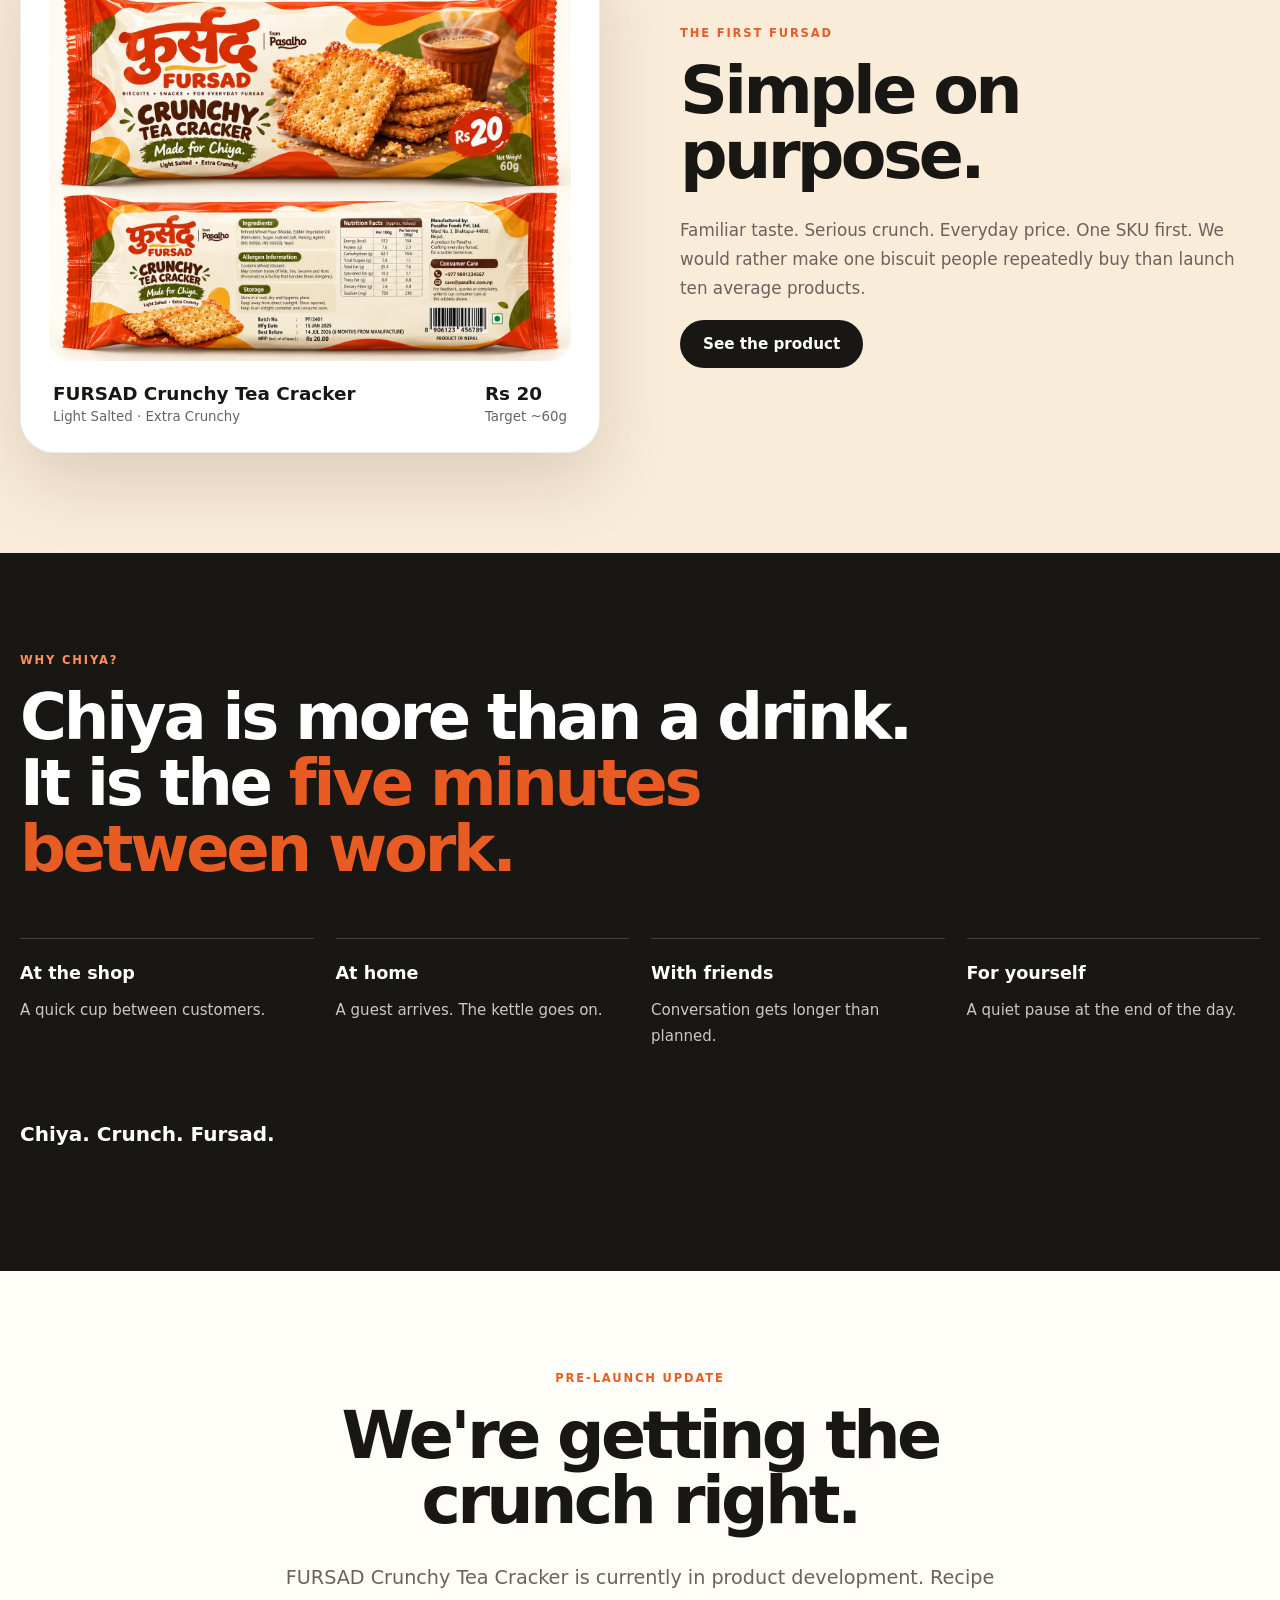
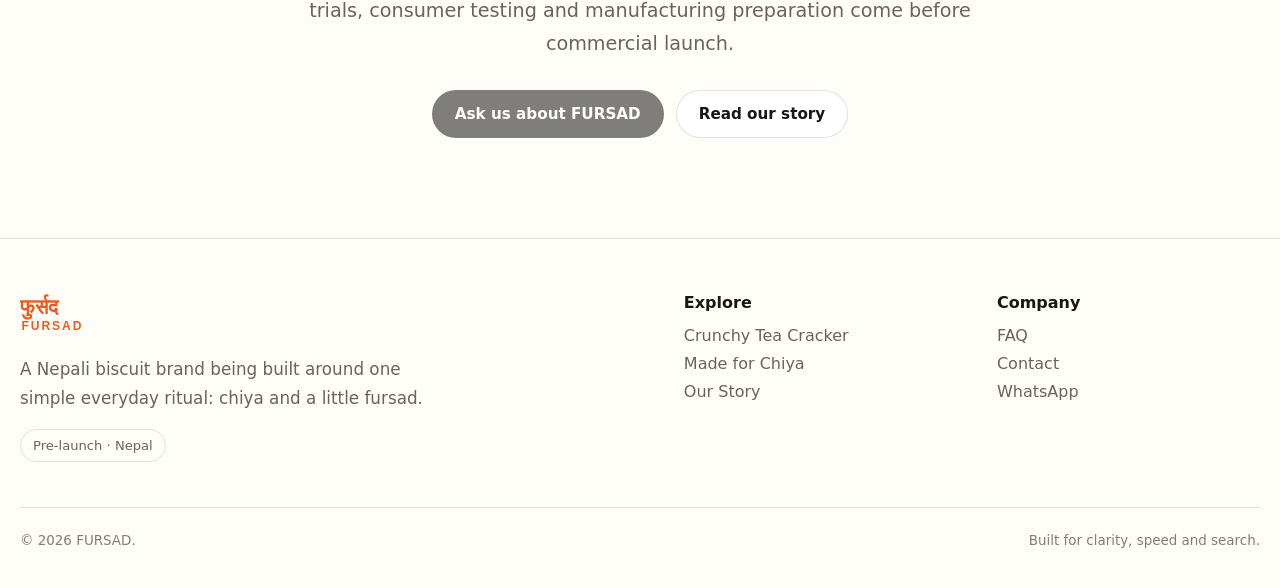
==== commit c412d5c1: "feat: connect homepage to CMS content" ====
--- a/index.html
+++ b/index.html
@@ -1 +1 @@
-<!doctype html><html lang="en" data-whatsapp=""><head><meta charset="utf-8"><meta name="viewport" content="width=device-width,initial-scale=1"><title>FURSAD | Made for Chiya — Crunchy Tea Cracker Nepal</title><meta name="description" content="Meet FURSAD, a Nepali biscuit brand creating an extra-crunchy, lightly salted tea cracker made for chiya. Discover the product, story and upcoming launch."><meta name="theme-color" content="#E85C24"><link rel="icon" href="/assets/favicon.svg" type="image/svg+xml"><link rel="manifest" href="/manifest.webmanifest"><link rel="stylesheet" href="/assets/styles.css"><link rel="canonical" href="https://fursad-blue.vercel.app/"><meta property="og:type" content="website"><meta property="og:title" content="FURSAD | Made for Chiya — Crunchy Tea Cracker Nepal"><meta property="og:description" content="Meet FURSAD, a Nepali biscuit brand creating an extra-crunchy, lightly salted tea cracker made for chiya. Discover the product, story and upcoming launch."><meta property="og:url" content="https://fursad-blue.vercel.app/"><meta property="og:image" content="https://fursad-blue.vercel.app/assets/og-fursad.webp"><meta name="twitter:card" content="summary_large_image"><meta name="twitter:image" content="https://fursad-blue.vercel.app/assets/og-fursad.webp"><script type="application/ld+json">{"@context": "https://schema.org", "@type": "Organization", "name": "FURSAD", "alternateName": "फुर्सद", "description": "A Nepali biscuit and snack brand being developed around everyday tea-time occasions.", "brand": {"@type": "Brand", "name": "FURSAD"}, "url": "https://fursad-blue.vercel.app/"}</script></head><body><header class="nav"><div class="shell nav-inner"><a class="brand" href="/"><img src="/assets/logo.svg" alt="FURSAD"></a><button class="menu-toggle" type="button" aria-label="Open navigation" aria-expanded="false" aria-controls="primary-navigation"><span></span><span></span><span></span></button><nav class="nav-links" id="primary-navigation" aria-label="Primary"><a href="/crunchy-tea-cracker/">Product</a><a href="/made-for-chiya/">Made for Chiya</a><a href="/our-story/">Our Story</a><a href="/faq/">FAQ</a><a class="mobile-only" href="/contact/">Contact</a><a class="button primary" data-whatsapp href="/contact/">WhatsApp ↗</a></nav><a class="button secondary" href="/contact/" aria-label="Contact FURSAD">Contact</a></div></header><main><section class="hero"><div class="shell hero-grid"><div><div class="eyebrow">FURSAD · PRE-LAUNCH</div><h1>Made for <span>Chiya.</span></h1><p class="hero-copy">A light, extra-crunchy tea cracker being created for one of Nepal's simplest everyday rituals — chiya and a little fursad.</p><div class="hero-actions"><a class="button primary" href="/crunchy-tea-cracker/">Meet the Cracker</a><a class="button secondary" data-whatsapp href="/contact/">WhatsApp ↗</a></div><p class="micro-note">One product. One job. Get the tea-time crunch right.</p></div><div class="hero-media"><img class="hero-image" src="/assets/fursad-hero.webp" alt="FURSAD Crunchy Tea Cracker with hot chiya and crackers" width="1440" height="1080"></div></div></section><section class="section"><div class="shell"><div class="eyebrow">ONE PRODUCT. ONE JOB.</div><h2 class="display">Make chiya better.</h2><p class="lede">FURSAD isn't trying to be every kind of biscuit. We're working on one crunchy tea cracker with a familiar balance of light sweetness, light salt and a clean baked finish — designed specifically to sit beside a cup of chiya.</p><div class="principles"><article class="principle"><span>01</span><h3>Extra Crunchy</h3><p>A clean snap designed to stay enjoyable with tea — crisp, not hard.</p></article><article class="principle"><span>02</span><h3>Balanced Taste</h3><p>Light sweetness and light salt instead of a heavy flavour profile.</p></article><article class="principle"><span>03</span><h3>Made for Chiya</h3><p>Created around the everyday Nepali tea occasion, not a novelty flavour.</p></article></div></div></section><section class="section soft"><div class="shell two-col"><div class="product-card"><img src="/assets/fursad-packaging.webp" alt="Front and back packaging concept for FURSAD Crunchy Tea Cracker"><div class="product-meta"><div><strong>Crunchy Tea Cracker</strong><small>Light Salted · Extra Crunchy</small></div><div><strong>Rs 20</strong><small>Target ~60g</small></div></div></div><div><div class="eyebrow">THE FIRST FURSAD</div><h2 class="display">Simple on purpose.</h2><p>Familiar taste. Serious crunch. Everyday price. One SKU first. We would rather make one biscuit people repeatedly buy than launch ten average products.</p><a class="button primary" href="/crunchy-tea-cracker/">See the product</a></div></div></section><section class="section dark"><div class="shell"><div class="eyebrow">WHY CHIYA?</div><div class="quote">Chiya is more than a drink. It is the <span class="orange">five minutes between work.</span></div><div class="story-lines"><div class="story-line"><h3>At the shop</h3><p>A quick cup between customers.</p></div><div class="story-line"><h3>At home</h3><p>A guest arrives. The kettle goes on.</p></div><div class="story-line"><h3>With friends</h3><p>Conversation gets longer than planned.</p></div><div class="story-line"><h3>For yourself</h3><p>A quiet pause at the end of the day.</p></div></div><p style="margin-top:52px;font-size:1.25rem;color:white"><strong>Chiya. Crunch. Fursad.</strong></p></div></section><section class="section"><div class="shell prelaunch"><div class="eyebrow">PRE-LAUNCH UPDATE</div><h2 class="display">We're getting the crunch right.</h2><p class="lede" style="margin-left:auto;margin-right:auto">FURSAD Crunchy Tea Cracker is currently in product development. Recipe trials, consumer testing and manufacturing preparation come before commercial launch.</p><div class="hero-actions" style="justify-content:center"><a class="button primary" data-whatsapp href="/contact/">Ask us about FURSAD</a><a class="button secondary" href="/our-story/">Read our story</a></div></div></section></main><footer class="footer"><div class="shell"><div class="footer-grid"><div><img src="/assets/logo.svg" alt="FURSAD" style="width:150px"><p style="max-width:420px">A Nepali biscuit brand being built around one simple everyday ritual: chiya and a little fursad.</p><span class="pill">Pre-launch · Nepal</span></div><div><h4>Explore</h4><a href="/crunchy-tea-cracker/">Crunchy Tea Cracker</a><a href="/made-for-chiya/">Made for Chiya</a><a href="/our-story/">Our Story</a></div><div><h4>Company</h4><a href="/faq/">FAQ</a><a href="/contact/">Contact</a><a data-whatsapp href="/contact/">WhatsApp</a></div></div><div class="footer-bottom"><span>© 2026 FURSAD.</span><span>Built for clarity, speed and search.</span></div></div></footer><a class="whatsapp" data-whatsapp href="/contact/" aria-label="Talk to FURSAD on WhatsApp"><svg viewBox="0 0 32 32" fill="none" aria-hidden="true"><path fill="currentColor" d="M16.04 3.2A12.75 12.75 0 0 0 5.24 22.72L3.2 28.8l6.28-2.01A12.8 12.8 0 1 0 16.04 3.2Zm0 23.27a10.52 10.52 0 0 1-5.36-1.47l-.38-.23-3.73 1.19 1.22-3.63-.25-.39A10.54 10.54 0 1 1 16.04 26.47Zm5.78-7.89c-.32-.16-1.88-.93-2.17-1.03-.29-.11-.5-.16-.71.16-.21.32-.82 1.03-1 1.24-.18.21-.37.24-.69.08-.32-.16-1.35-.5-2.57-1.59-.95-.85-1.59-1.89-1.78-2.21-.18-.32-.02-.49.14-.65.14-.14.32-.37.48-.56.16-.18.21-.32.32-.53.11-.21.05-.4-.03-.56-.08-.16-.71-1.72-.98-2.36-.26-.62-.52-.54-.71-.55h-.61c-.21 0-.56.08-.85.4-.29.32-1.11 1.08-1.11 2.64s1.14 3.06 1.3 3.27c.16.21 2.24 3.42 5.42 4.8.76.33 1.35.52 1.81.67.76.24 1.45.21 2 .13.61-.09 1.88-.77 2.14-1.51.26-.74.26-1.38.18-1.51-.08-.13-.29-.21-.61-.37Z"/></svg></a><script src="/assets/site-config.js"></script><script src="/assets/script.js" defer></script></body></html>+<!doctype html><html lang="en" data-whatsapp=""><head><meta charset="utf-8"><meta name="viewport" content="width=device-width,initial-scale=1"><title>FURSAD | Made for Chiya — Crunchy Tea Cracker Nepal</title><meta name="description" content="Meet FURSAD, a Nepali biscuit brand creating an extra-crunchy, lightly salted tea cracker made for chiya. Discover the product, story and upcoming launch."><meta name="theme-color" content="#E85C24"><link rel="icon" href="/assets/favicon.svg" type="image/svg+xml"><link rel="manifest" href="/manifest.webmanifest"><link rel="stylesheet" href="/assets/styles.css"><link rel="canonical" href="https://fursad-blue.vercel.app/"><meta property="og:type" content="website"><meta property="og:title" content="FURSAD | Made for Chiya — Crunchy Tea Cracker Nepal"><meta property="og:description" content="Meet FURSAD, a Nepali biscuit brand creating an extra-crunchy, lightly salted tea cracker made for chiya. Discover the product, story and upcoming launch."><meta property="og:url" content="https://fursad-blue.vercel.app/"><meta property="og:image" content="https://fursad-blue.vercel.app/assets/og-fursad.webp"><meta name="twitter:card" content="summary_large_image"><meta name="twitter:image" content="https://fursad-blue.vercel.app/assets/og-fursad.webp"><script type="application/ld+json">{"@context": "https://schema.org", "@type": "Organization", "name": "FURSAD", "alternateName": "फुर्सद", "description": "A Nepali biscuit and snack brand being developed around everyday tea-time occasions.", "brand": {"@type": "Brand", "name": "FURSAD"}, "url": "https://fursad-blue.vercel.app/"}</script></head><body><header class="nav"><div class="shell nav-inner"><a class="brand" href="/"><img src="/assets/logo.svg" alt="FURSAD"></a><button class="menu-toggle" type="button" aria-label="Open navigation" aria-expanded="false" aria-controls="primary-navigation"><span></span><span></span><span></span></button><nav class="nav-links" id="primary-navigation" aria-label="Primary"><a href="/crunchy-tea-cracker/">Product</a><a href="/made-for-chiya/">Made for Chiya</a><a href="/our-story/">Our Story</a><a href="/faq/">FAQ</a><a class="mobile-only" href="/contact/">Contact</a><a class="button primary" data-whatsapp href="/contact/">WhatsApp ↗</a></nav><a class="button secondary" href="/contact/" aria-label="Contact FURSAD">Contact</a></div></header><main><section class="hero"><div class="shell hero-grid"><div><div class="eyebrow">FURSAD · PRE-LAUNCH</div><h1>Made for <span>Chiya.</span></h1><p class="hero-copy">A light, extra-crunchy tea cracker being created for one of Nepal's simplest everyday rituals — chiya and a little fursad.</p><div class="hero-actions"><a class="button primary" href="/crunchy-tea-cracker/">Meet the Cracker</a><a class="button secondary" data-whatsapp href="/contact/">WhatsApp ↗</a></div><p class="micro-note">One product. One job. Get the tea-time crunch right.</p></div><div class="hero-media"><img class="hero-image" src="/assets/fursad-hero.webp" alt="FURSAD Crunchy Tea Cracker with hot chiya and crackers" width="1440" height="1080"></div></div></section><section class="section"><div class="shell"><div class="eyebrow">ONE PRODUCT. ONE JOB.</div><h2 class="display">Make chiya better.</h2><p class="lede">FURSAD isn't trying to be every kind of biscuit. We're working on one crunchy tea cracker with a familiar balance of light sweetness, light salt and a clean baked finish — designed specifically to sit beside a cup of chiya.</p><div class="principles"><article class="principle"><span>01</span><h3>Extra Crunchy</h3><p>A clean snap designed to stay enjoyable with tea — crisp, not hard.</p></article><article class="principle"><span>02</span><h3>Balanced Taste</h3><p>Light sweetness and light salt instead of a heavy flavour profile.</p></article><article class="principle"><span>03</span><h3>Made for Chiya</h3><p>Created around the everyday Nepali tea occasion, not a novelty flavour.</p></article></div></div></section><section class="section soft"><div class="shell two-col"><div class="product-card"><img src="/assets/fursad-packaging.webp" alt="Front and back packaging concept for FURSAD Crunchy Tea Cracker"><div class="product-meta"><div><strong data-product-name>Crunchy Tea Cracker</strong><small>Light Salted · Extra Crunchy</small></div><div><strong data-product-price>Rs 20</strong><small data-product-pack>Target ~60g</small></div></div></div><div><div class="eyebrow">THE FIRST FURSAD</div><h2 class="display">Simple on purpose.</h2><p>Familiar taste. Serious crunch. Everyday price. One SKU first. We would rather make one biscuit people repeatedly buy than launch ten average products.</p><a class="button primary" href="/crunchy-tea-cracker/">See the product</a></div></div></section><section class="section dark"><div class="shell"><div class="eyebrow">WHY CHIYA?</div><div class="quote">Chiya is more than a drink. It is the <span class="orange">five minutes between work.</span></div><div class="story-lines"><div class="story-line"><h3>At the shop</h3><p>A quick cup between customers.</p></div><div class="story-line"><h3>At home</h3><p>A guest arrives. The kettle goes on.</p></div><div class="story-line"><h3>With friends</h3><p>Conversation gets longer than planned.</p></div><div class="story-line"><h3>For yourself</h3><p>A quiet pause at the end of the day.</p></div></div><p style="margin-top:52px;font-size:1.25rem;color:white"><strong>Chiya. Crunch. Fursad.</strong></p></div></section><div id="managed-content"></div><section class="section"><div class="shell prelaunch"><div class="eyebrow">PRE-LAUNCH UPDATE</div><h2 class="display">We're getting the crunch right.</h2><p class="lede" style="margin-left:auto;margin-right:auto">FURSAD Crunchy Tea Cracker is currently in product development. Recipe trials, consumer testing and manufacturing preparation come before commercial launch.</p><div class="hero-actions" style="justify-content:center"><a class="button primary" data-whatsapp href="/contact/">Ask us about FURSAD</a><a class="button secondary" href="/our-story/">Read our story</a></div></div></section></main><footer class="footer"><div class="shell"><div class="footer-grid"><div><img src="/assets/logo.svg" alt="FURSAD" style="width:150px"><p style="max-width:420px">A Nepali biscuit brand being built around one simple everyday ritual: chiya and a little fursad.</p><span class="pill">Pre-launch · Nepal</span></div><div><h4>Explore</h4><a href="/crunchy-tea-cracker/">Crunchy Tea Cracker</a><a href="/made-for-chiya/">Made for Chiya</a><a href="/our-story/">Our Story</a></div><div><h4>Company</h4><a href="/faq/">FAQ</a><a href="/contact/">Contact</a><a data-whatsapp href="/contact/">WhatsApp</a></div></div><div class="footer-bottom"><span>© 2026 FURSAD.</span><span>Built for clarity, speed and search.</span></div></div></footer><a class="whatsapp" data-whatsapp href="/contact/" aria-label="Talk to FURSAD on WhatsApp"><svg viewBox="0 0 32 32" fill="none" aria-hidden="true"><path fill="currentColor" d="M16.04 3.2A12.75 12.75 0 0 0 5.24 22.72L3.2 28.8l6.28-2.01A12.8 12.8 0 1 0 16.04 3.2Zm0 23.27a10.52 10.52 0 0 1-5.36-1.47l-.38-.23-3.73 1.19 1.22-3.63-.25-.39A10.54 10.54 0 1 1 16.04 26.47Zm5.78-7.89c-.32-.16-1.88-.93-2.17-1.03-.29-.11-.5-.16-.71.16-.21.32-.82 1.03-1 1.24-.18.21-.37.24-.69.08-.32-.16-1.35-.5-2.57-1.59-.95-.85-1.59-1.89-1.78-2.21-.18-.32-.02-.49.14-.65.14-.14.32-.37.48-.56.16-.18.21-.32.32-.53.11-.21.05-.4-.03-.56-.08-.16-.71-1.72-.98-2.36-.26-.62-.52-.54-.71-.55h-.61c-.21 0-.56.08-.85.4-.29.32-1.11 1.08-1.11 2.64s1.14 3.06 1.3 3.27c.16.21 2.24 3.42 5.42 4.8.76.33 1.35.52 1.81.67.76.24 1.45.21 2 .13.61-.09 1.88-.77 2.14-1.51.26-.74.26-1.38.18-1.51-.08-.13-.29-.21-.61-.37Z"/></svg></a><script src="/assets/site-config.js"></script><script src="/assets/script.js" defer></script><script src="/assets/content.js" defer></script></body></html>
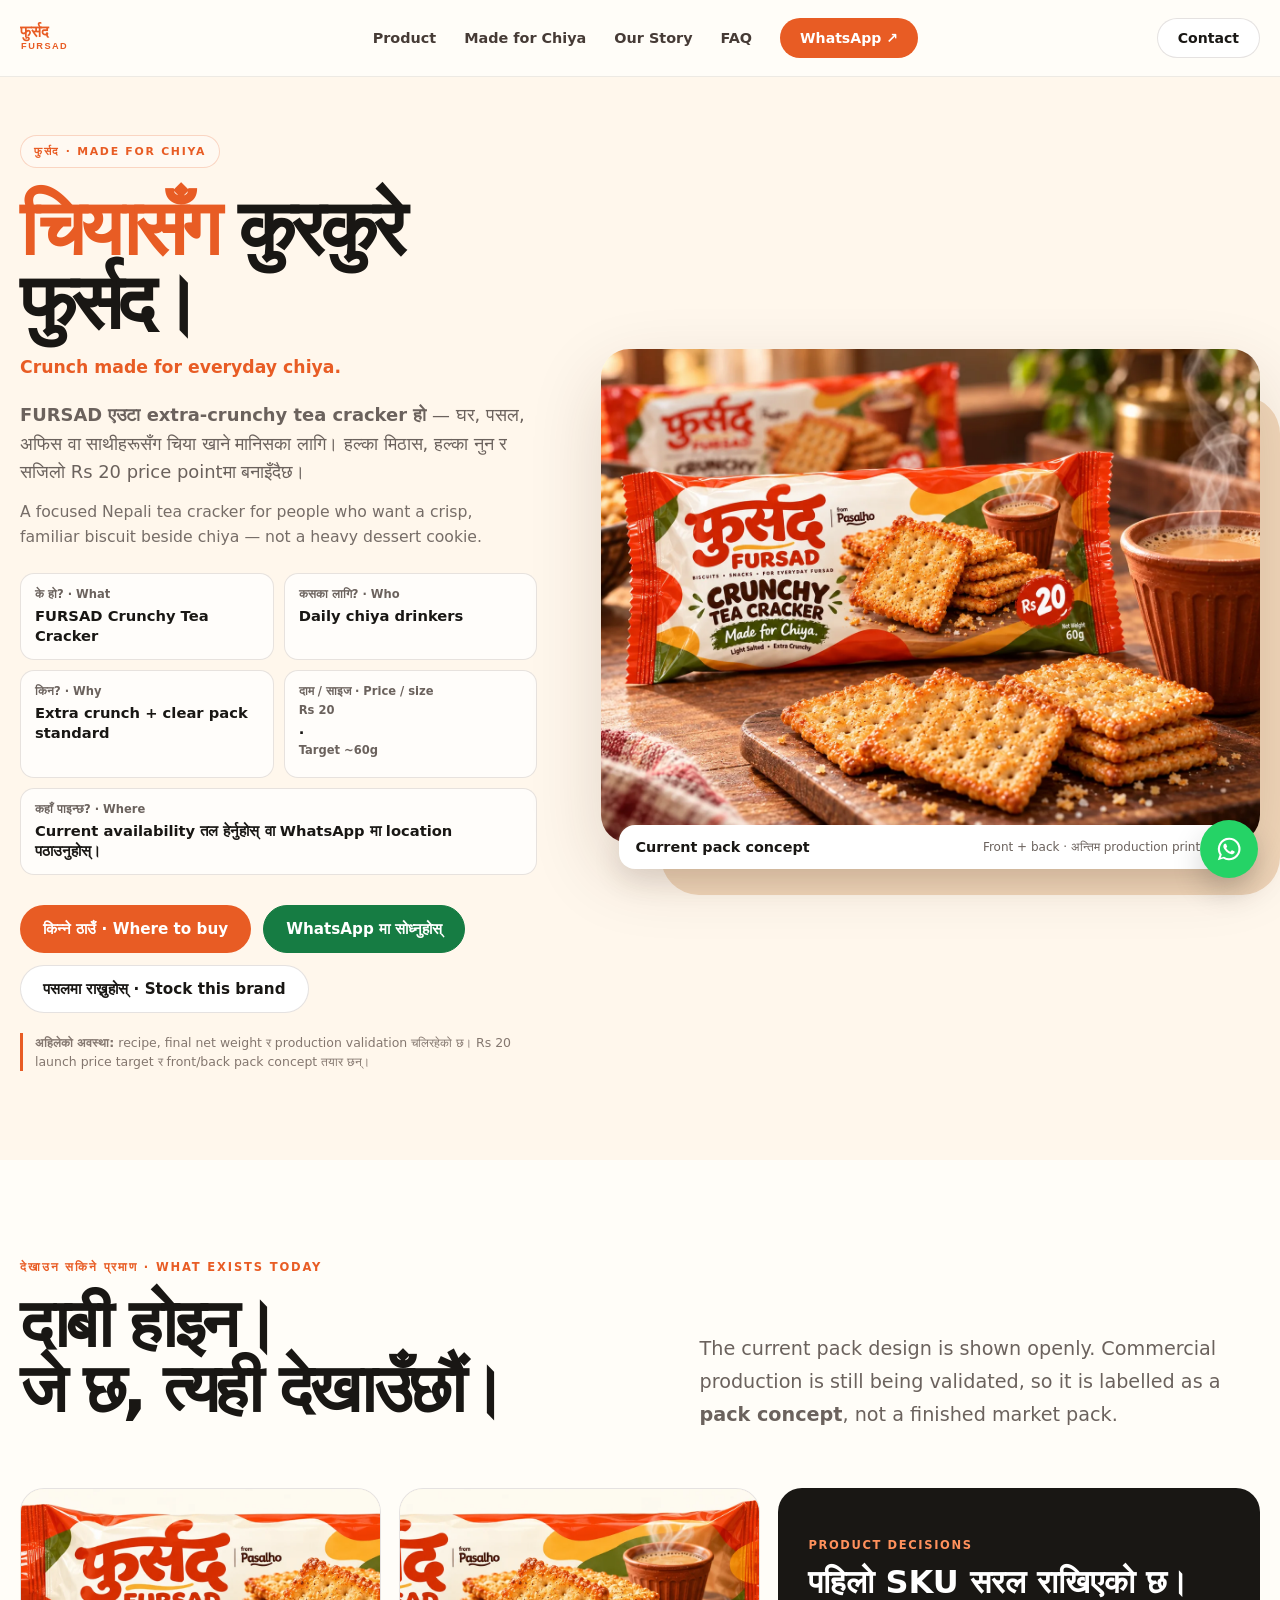
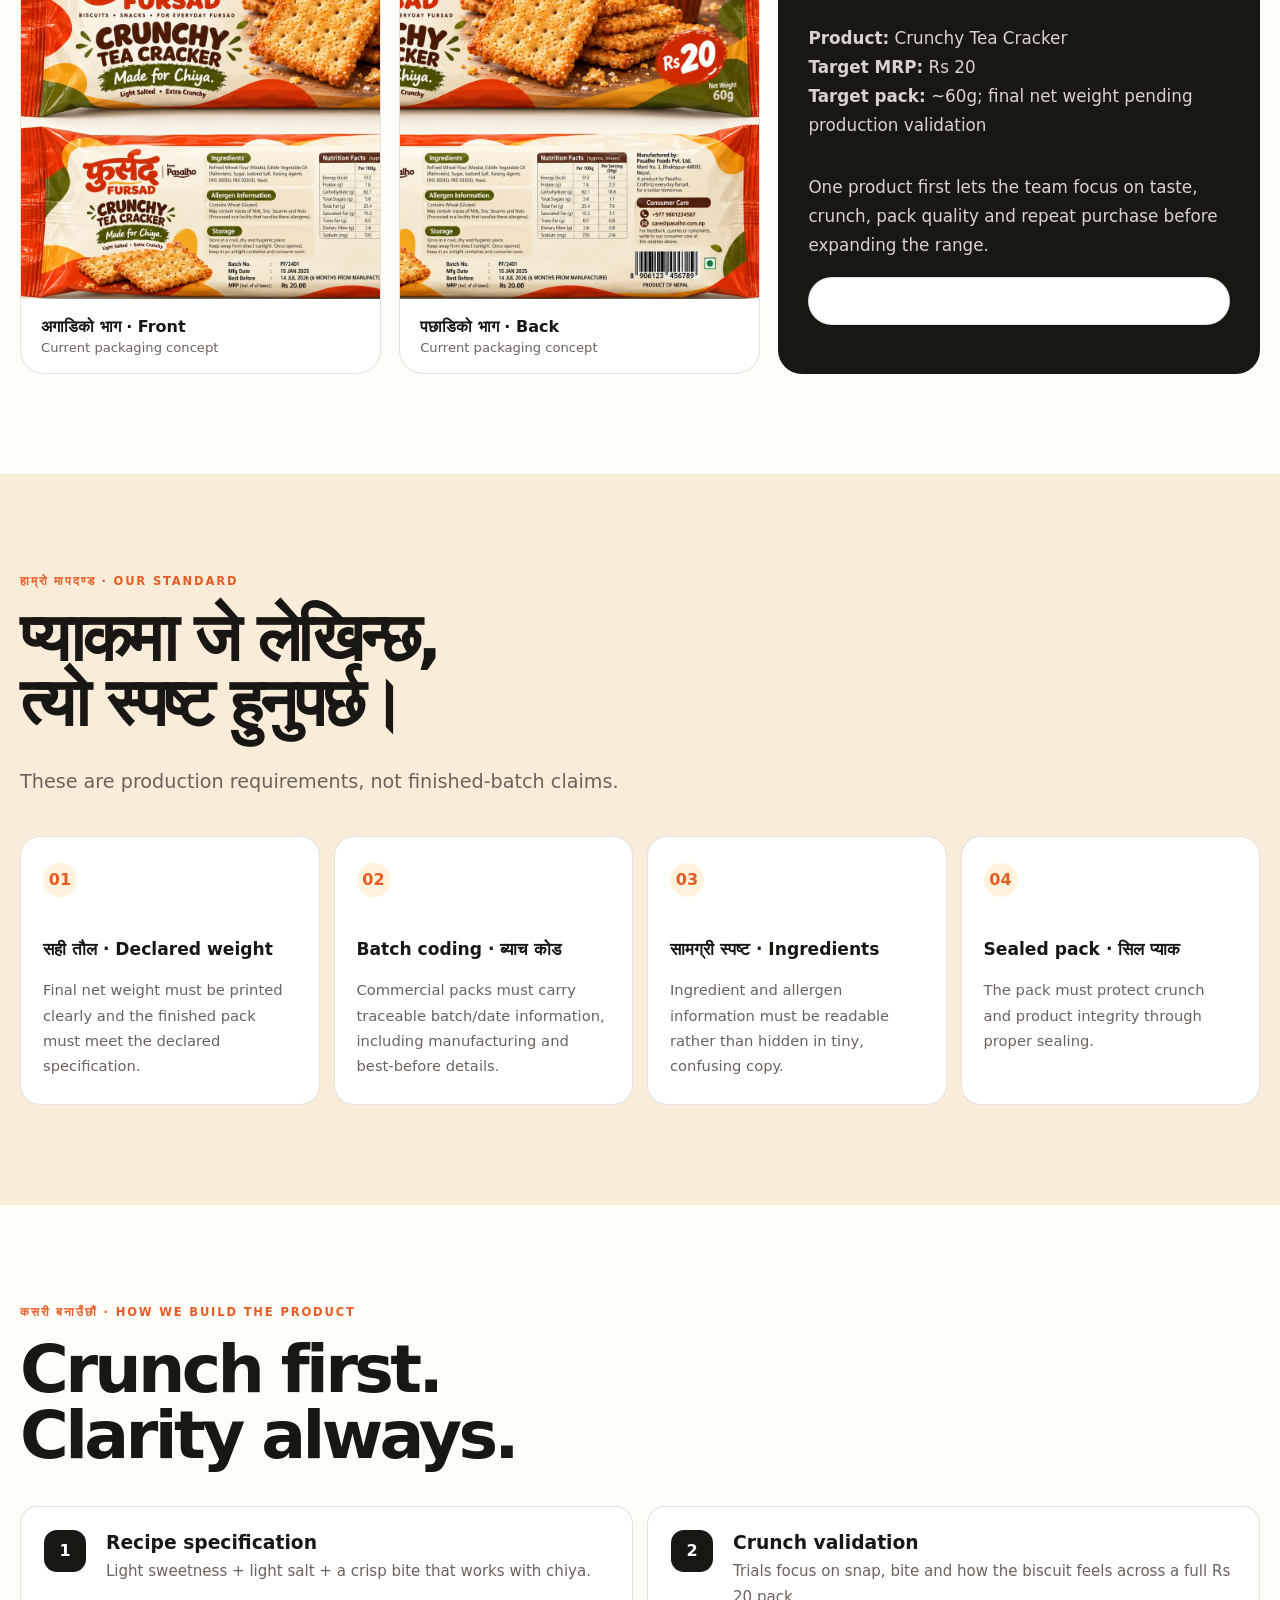
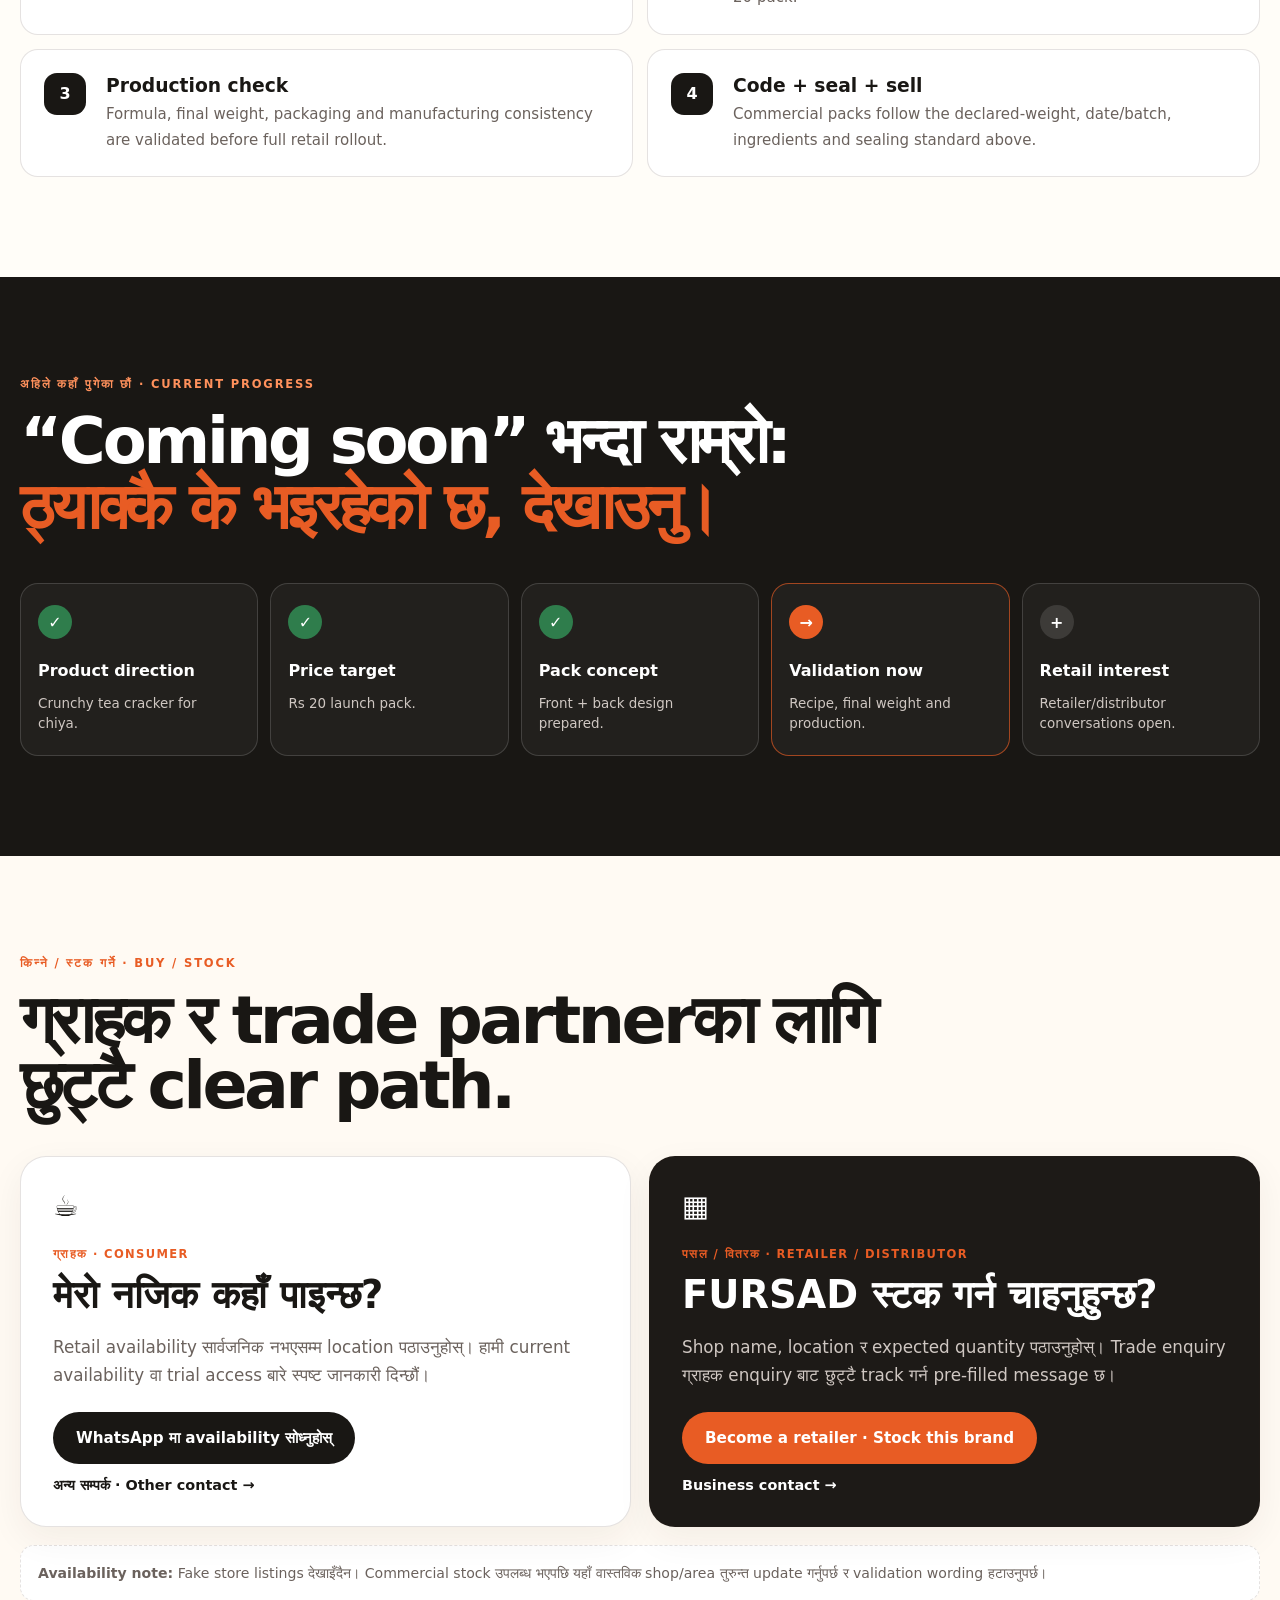
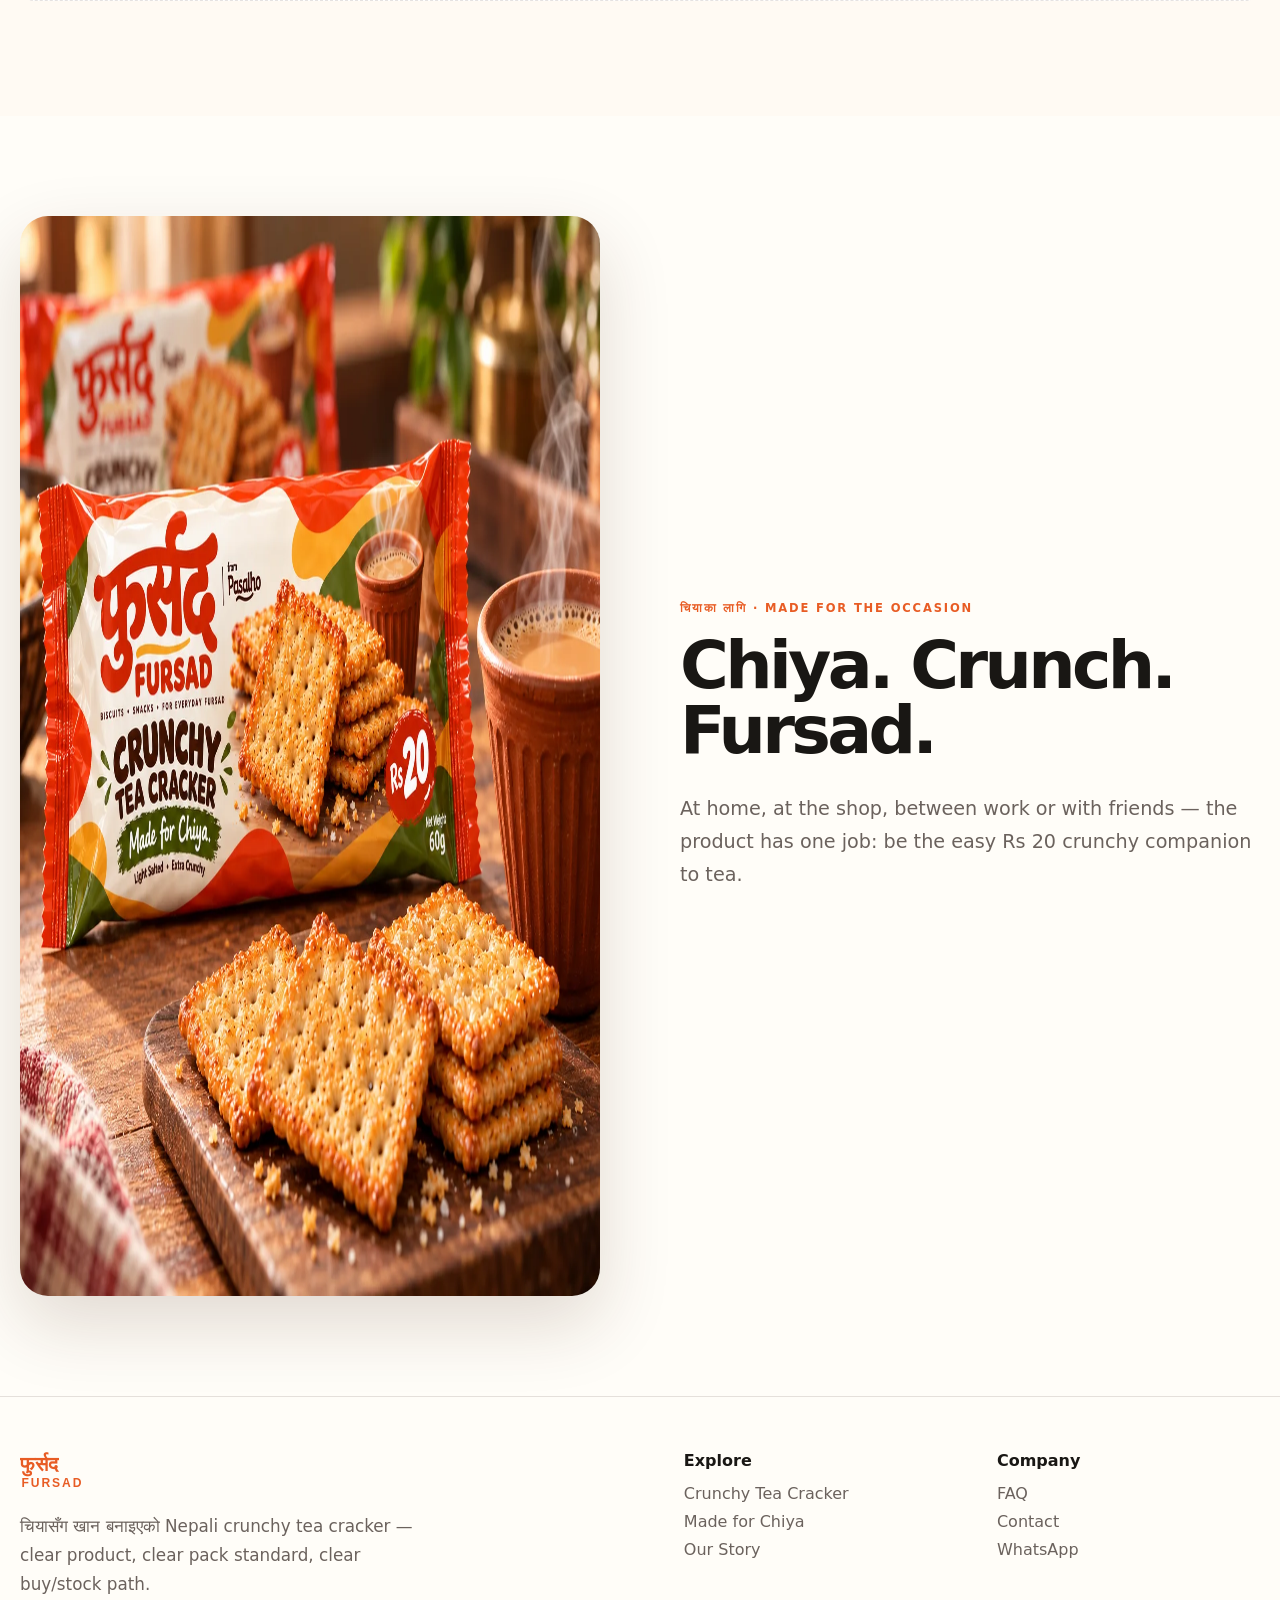
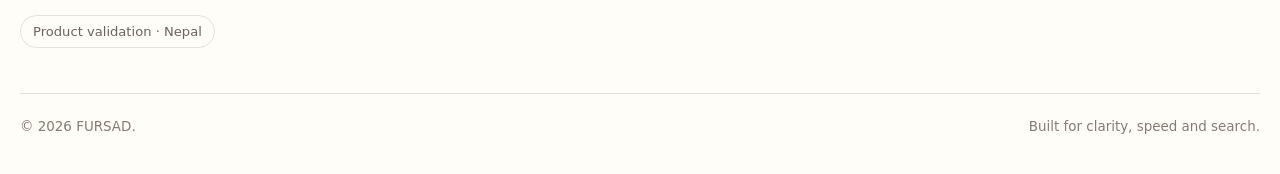
==== commit 4c9d6228: "feat: make FURSAD site bilingual, proof-led and mobile-first" ====
--- a/index.html
+++ b/index.html
@@ -1 +1,116 @@
-<!doctype html><html lang="en" data-whatsapp=""><head><meta charset="utf-8"><meta name="viewport" content="width=device-width,initial-scale=1"><title>FURSAD | Made for Chiya — Crunchy Tea Cracker Nepal</title><meta name="description" content="Meet FURSAD, a Nepali biscuit brand creating an extra-crunchy, lightly salted tea cracker made for chiya. Discover the product, story and upcoming launch."><meta name="theme-color" content="#E85C24"><link rel="icon" href="/assets/favicon.svg" type="image/svg+xml"><link rel="manifest" href="/manifest.webmanifest"><link rel="stylesheet" href="/assets/styles.css"><link rel="canonical" href="https://fursad-blue.vercel.app/"><meta property="og:type" content="website"><meta property="og:title" content="FURSAD | Made for Chiya — Crunchy Tea Cracker Nepal"><meta property="og:description" content="Meet FURSAD, a Nepali biscuit brand creating an extra-crunchy, lightly salted tea cracker made for chiya. Discover the product, story and upcoming launch."><meta property="og:url" content="https://fursad-blue.vercel.app/"><meta property="og:image" content="https://fursad-blue.vercel.app/assets/og-fursad.webp"><meta name="twitter:card" content="summary_large_image"><meta name="twitter:image" content="https://fursad-blue.vercel.app/assets/og-fursad.webp"><script type="application/ld+json">{"@context": "https://schema.org", "@type": "Organization", "name": "FURSAD", "alternateName": "फुर्सद", "description": "A Nepali biscuit and snack brand being developed around everyday tea-time occasions.", "brand": {"@type": "Brand", "name": "FURSAD"}, "url": "https://fursad-blue.vercel.app/"}</script></head><body><header class="nav"><div class="shell nav-inner"><a class="brand" href="/"><img src="/assets/logo.svg" alt="FURSAD"></a><button class="menu-toggle" type="button" aria-label="Open navigation" aria-expanded="false" aria-controls="primary-navigation"><span></span><span></span><span></span></button><nav class="nav-links" id="primary-navigation" aria-label="Primary"><a href="/crunchy-tea-cracker/">Product</a><a href="/made-for-chiya/">Made for Chiya</a><a href="/our-story/">Our Story</a><a href="/faq/">FAQ</a><a class="mobile-only" href="/contact/">Contact</a><a class="button primary" data-whatsapp href="/contact/">WhatsApp ↗</a></nav><a class="button secondary" href="/contact/" aria-label="Contact FURSAD">Contact</a></div></header><main><section class="hero"><div class="shell hero-grid"><div><div class="eyebrow">FURSAD · PRE-LAUNCH</div><h1>Made for <span>Chiya.</span></h1><p class="hero-copy">A light, extra-crunchy tea cracker being created for one of Nepal's simplest everyday rituals — chiya and a little fursad.</p><div class="hero-actions"><a class="button primary" href="/crunchy-tea-cracker/">Meet the Cracker</a><a class="button secondary" data-whatsapp href="/contact/">WhatsApp ↗</a></div><p class="micro-note">One product. One job. Get the tea-time crunch right.</p></div><div class="hero-media"><img class="hero-image" src="/assets/fursad-hero.webp" alt="FURSAD Crunchy Tea Cracker with hot chiya and crackers" width="1440" height="1080"></div></div></section><section class="section"><div class="shell"><div class="eyebrow">ONE PRODUCT. ONE JOB.</div><h2 class="display">Make chiya better.</h2><p class="lede">FURSAD isn't trying to be every kind of biscuit. We're working on one crunchy tea cracker with a familiar balance of light sweetness, light salt and a clean baked finish — designed specifically to sit beside a cup of chiya.</p><div class="principles"><article class="principle"><span>01</span><h3>Extra Crunchy</h3><p>A clean snap designed to stay enjoyable with tea — crisp, not hard.</p></article><article class="principle"><span>02</span><h3>Balanced Taste</h3><p>Light sweetness and light salt instead of a heavy flavour profile.</p></article><article class="principle"><span>03</span><h3>Made for Chiya</h3><p>Created around the everyday Nepali tea occasion, not a novelty flavour.</p></article></div></div></section><section class="section soft"><div class="shell two-col"><div class="product-card"><img src="/assets/fursad-packaging.webp" alt="Front and back packaging concept for FURSAD Crunchy Tea Cracker"><div class="product-meta"><div><strong data-product-name>Crunchy Tea Cracker</strong><small>Light Salted · Extra Crunchy</small></div><div><strong data-product-price>Rs 20</strong><small data-product-pack>Target ~60g</small></div></div></div><div><div class="eyebrow">THE FIRST FURSAD</div><h2 class="display">Simple on purpose.</h2><p>Familiar taste. Serious crunch. Everyday price. One SKU first. We would rather make one biscuit people repeatedly buy than launch ten average products.</p><a class="button primary" href="/crunchy-tea-cracker/">See the product</a></div></div></section><section class="section dark"><div class="shell"><div class="eyebrow">WHY CHIYA?</div><div class="quote">Chiya is more than a drink. It is the <span class="orange">five minutes between work.</span></div><div class="story-lines"><div class="story-line"><h3>At the shop</h3><p>A quick cup between customers.</p></div><div class="story-line"><h3>At home</h3><p>A guest arrives. The kettle goes on.</p></div><div class="story-line"><h3>With friends</h3><p>Conversation gets longer than planned.</p></div><div class="story-line"><h3>For yourself</h3><p>A quiet pause at the end of the day.</p></div></div><p style="margin-top:52px;font-size:1.25rem;color:white"><strong>Chiya. Crunch. Fursad.</strong></p></div></section><div id="managed-content"></div><section class="section"><div class="shell prelaunch"><div class="eyebrow">PRE-LAUNCH UPDATE</div><h2 class="display">We're getting the crunch right.</h2><p class="lede" style="margin-left:auto;margin-right:auto">FURSAD Crunchy Tea Cracker is currently in product development. Recipe trials, consumer testing and manufacturing preparation come before commercial launch.</p><div class="hero-actions" style="justify-content:center"><a class="button primary" data-whatsapp href="/contact/">Ask us about FURSAD</a><a class="button secondary" href="/our-story/">Read our story</a></div></div></section></main><footer class="footer"><div class="shell"><div class="footer-grid"><div><img src="/assets/logo.svg" alt="FURSAD" style="width:150px"><p style="max-width:420px">A Nepali biscuit brand being built around one simple everyday ritual: chiya and a little fursad.</p><span class="pill">Pre-launch · Nepal</span></div><div><h4>Explore</h4><a href="/crunchy-tea-cracker/">Crunchy Tea Cracker</a><a href="/made-for-chiya/">Made for Chiya</a><a href="/our-story/">Our Story</a></div><div><h4>Company</h4><a href="/faq/">FAQ</a><a href="/contact/">Contact</a><a data-whatsapp href="/contact/">WhatsApp</a></div></div><div class="footer-bottom"><span>© 2026 FURSAD.</span><span>Built for clarity, speed and search.</span></div></div></footer><a class="whatsapp" data-whatsapp href="/contact/" aria-label="Talk to FURSAD on WhatsApp"><svg viewBox="0 0 32 32" fill="none" aria-hidden="true"><path fill="currentColor" d="M16.04 3.2A12.75 12.75 0 0 0 5.24 22.72L3.2 28.8l6.28-2.01A12.8 12.8 0 1 0 16.04 3.2Zm0 23.27a10.52 10.52 0 0 1-5.36-1.47l-.38-.23-3.73 1.19 1.22-3.63-.25-.39A10.54 10.54 0 1 1 16.04 26.47Zm5.78-7.89c-.32-.16-1.88-.93-2.17-1.03-.29-.11-.5-.16-.71.16-.21.32-.82 1.03-1 1.24-.18.21-.37.24-.69.08-.32-.16-1.35-.5-2.57-1.59-.95-.85-1.59-1.89-1.78-2.21-.18-.32-.02-.49.14-.65.14-.14.32-.37.48-.56.16-.18.21-.32.32-.53.11-.21.05-.4-.03-.56-.08-.16-.71-1.72-.98-2.36-.26-.62-.52-.54-.71-.55h-.61c-.21 0-.56.08-.85.4-.29.32-1.11 1.08-1.11 2.64s1.14 3.06 1.3 3.27c.16.21 2.24 3.42 5.42 4.8.76.33 1.35.52 1.81.67.76.24 1.45.21 2 .13.61-.09 1.88-.77 2.14-1.51.26-.74.26-1.38.18-1.51-.08-.13-.29-.21-.61-.37Z"/></svg></a><script src="/assets/site-config.js"></script><script src="/assets/script.js" defer></script><script src="/assets/content.js" defer></script></body></html>+<!doctype html><html lang="ne" data-whatsapp=""><head><meta charset="utf-8"><meta name="viewport" content="width=device-width,initial-scale=1"><title>FURSAD | चियासँग खाने कुरकुरे Tea Cracker · Rs 20</title><meta name="description" content="FURSAD (फुर्सद) — चियासँग खान बनाइएको extra-crunchy Nepali tea cracker. Rs 20 target pack, clear standards, current availability and retailer/distributor stock enquiries."><meta name="theme-color" content="#E85C24"><link rel="icon" href="/assets/favicon.svg" type="image/svg+xml"><link rel="manifest" href="/manifest.webmanifest"><link rel="stylesheet" href="/assets/styles.css"><link rel="stylesheet" href="/assets/conversion.css"><link rel="canonical" href="https://fursad-blue.vercel.app/"><meta property="og:type" content="website"><meta property="og:title" content="FURSAD | Made for Chiya — Crunchy Tea Cracker Nepal"><meta property="og:description" content="Meet FURSAD, a Nepali biscuit brand creating an extra-crunchy, lightly salted tea cracker made for chiya. Discover the product, story and upcoming launch."><meta property="og:url" content="https://fursad-blue.vercel.app/"><meta property="og:image" content="https://fursad-blue.vercel.app/assets/og-fursad.webp"><meta name="twitter:card" content="summary_large_image"><meta name="twitter:image" content="https://fursad-blue.vercel.app/assets/og-fursad.webp"><script type="application/ld+json">{"@context": "https://schema.org", "@type": "Organization", "name": "FURSAD", "alternateName": "फुर्सद", "description": "A Nepali biscuit and snack brand being developed around everyday tea-time occasions.", "brand": {"@type": "Brand", "name": "FURSAD"}, "url": "https://fursad-blue.vercel.app/"}</script></head><body><header class="nav"><div class="shell nav-inner"><a class="brand" href="/"><img src="/assets/logo.svg" alt="FURSAD"></a><button class="menu-toggle" type="button" aria-label="Open navigation" aria-expanded="false" aria-controls="primary-navigation"><span></span><span></span><span></span></button><nav class="nav-links" id="primary-navigation" aria-label="Primary"><a href="/crunchy-tea-cracker/">Product</a><a href="/made-for-chiya/">Made for Chiya</a><a href="/our-story/">Our Story</a><a href="/faq/">FAQ</a><a class="mobile-only" href="/contact/">Contact</a><a class="button primary" data-whatsapp href="/contact/">WhatsApp ↗</a></nav><a class="button secondary" href="/contact/" aria-label="Contact FURSAD">Contact</a></div></header><main>
+<section class="hero conversion-hero">
+  <div class="shell hero-grid">
+    <div>
+      <div class="eyebrow">फुर्सद · MADE FOR CHIYA</div>
+      <h1><span>चियासँग</span> कुरकुरे फुर्सद।</h1>
+      <p class="hero-english">Crunch made for everyday chiya.</p>
+      <p class="hero-copy"><strong>FURSAD एउटा extra-crunchy tea cracker हो</strong> — घर, पसल, अफिस वा साथीहरूसँग चिया खाने मानिसका लागि। हल्का मिठास, हल्का नुन र सजिलो Rs 20 price pointमा बनाइँदैछ।</p>
+      <p class="hero-copy english-copy">A focused Nepali tea cracker for people who want a crisp, familiar biscuit beside chiya — not a heavy dessert cookie.</p>
+      <div class="answer-grid">
+        <div class="answer-item"><span>के हो? · What</span><strong data-product-name>Crunchy Tea Cracker</strong></div>
+        <div class="answer-item"><span>कसका लागि? · Who</span><strong>Daily chiya drinkers</strong></div>
+        <div class="answer-item"><span>किन? · Why</span><strong>Extra crunch + clear pack standard</strong></div>
+        <div class="answer-item"><span>दाम / साइज · Price / size</span><strong><span data-product-price>Rs 20</span> · <span data-product-pack>Target ~60g</span></strong></div>
+        <div class="answer-item answer-wide"><span>कहाँ पाइन्छ? · Where</span><strong>Current availability तल हेर्नुहोस् वा WhatsApp मा location पठाउनुहोस्।</strong></div>
+      </div>
+      <div class="hero-actions">
+        <a class="button primary" href="#buy">किन्ने ठाउँ · Where to buy</a>
+        <a class="button whatsapp-button" data-whatsapp data-whatsapp-message="नमस्ते FURSAD, FURSAD Crunchy Tea Cracker मेरो नजिक कहाँ पाइन्छ? मेरो location: ____" href="/contact/">WhatsApp मा सोध्नुहोस्</a>
+        <a class="button secondary" href="#stock">पसलमा राख्नुहोस् · Stock this brand</a>
+      </div>
+      <p class="micro-note status-note"><strong>अहिलेको अवस्था:</strong> recipe, final net weight र production validation चलिरहेको छ। Rs 20 launch price target र front/back pack concept तयार छन्।</p>
+    </div>
+    <div class="hero-media">
+      <img class="hero-image" src="/assets/fursad-packaging.webp" alt="FURSAD current front and back packaging concept" width="1440" height="1080">
+      <div class="image-proof-label"><strong>Current pack concept</strong><span>Front + back · अन्तिम production print होइन</span></div>
+    </div>
+  </div>
+</section>
+
+<section class="section" id="proof">
+  <div class="shell">
+    <div class="section-heading-row">
+      <div><div class="eyebrow">देखाउन सकिने प्रमाण · WHAT EXISTS TODAY</div><h2 class="display">दाबी होइन।<br>जे छ, त्यही देखाउँछौं।</h2></div>
+      <p class="lede">The current pack design is shown openly. Commercial production is still being validated, so it is labelled as a <strong>pack concept</strong>, not a finished market pack.</p>
+    </div>
+    <div class="pack-proof-grid">
+      <figure class="pack-shot"><div class="pack-window"><img class="pack-crop pack-front" src="/assets/fursad-packaging.webp" alt="Front view of FURSAD pack concept"></div><figcaption><strong>अगाडिको भाग · Front</strong><span>Current packaging concept</span></figcaption></figure>
+      <figure class="pack-shot"><div class="pack-window"><img class="pack-crop pack-back" src="/assets/fursad-packaging.webp" alt="Back view of FURSAD pack concept"></div><figcaption><strong>पछाडिको भाग · Back</strong><span>Current packaging concept</span></figcaption></figure>
+      <div class="proof-copy-card"><span class="proof-kicker">PRODUCT DECISIONS</span><h3>पहिलो SKU सरल राखिएको छ।</h3><p><strong>Product:</strong> Crunchy Tea Cracker<br><strong>Target MRP:</strong> Rs 20<br><strong>Target pack:</strong> ~60g; final net weight pending production validation</p><p>One product first lets the team focus on taste, crunch, pack quality and repeat purchase before expanding the range.</p><a class="button secondary" href="/crunchy-tea-cracker/">उत्पादन विवरण · Product details</a></div>
+    </div>
+  </div>
+</section>
+
+<section class="section soft" id="standard">
+  <div class="shell">
+    <div class="eyebrow">हाम्रो मापदण्ड · OUR STANDARD</div>
+    <h2 class="display">प्याकमा जे लेखिन्छ,<br>त्यो स्पष्ट हुनुपर्छ।</h2>
+    <p class="lede">These are production requirements, not finished-batch claims.</p>
+    <div class="quality-grid">
+      <article class="quality-item"><span>01</span><h3>सही तौल · Declared weight</h3><p>Final net weight must be printed clearly and the finished pack must meet the declared specification.</p></article>
+      <article class="quality-item"><span>02</span><h3>Batch coding · ब्याच कोड</h3><p>Commercial packs must carry traceable batch/date information, including manufacturing and best-before details.</p></article>
+      <article class="quality-item"><span>03</span><h3>सामग्री स्पष्ट · Ingredients</h3><p>Ingredient and allergen information must be readable rather than hidden in tiny, confusing copy.</p></article>
+      <article class="quality-item"><span>04</span><h3>Sealed pack · सिल प्याक</h3><p>The pack must protect crunch and product integrity through proper sealing.</p></article>
+    </div>
+  </div>
+</section>
+
+<section class="section">
+  <div class="shell">
+    <div class="eyebrow">कसरी बनाउँछौं · HOW WE BUILD THE PRODUCT</div>
+    <h2 class="display">Crunch first.<br>Clarity always.</h2>
+    <div class="standard-steps">
+      <article><span>1</span><div><h3>Recipe specification</h3><p>Light sweetness + light salt + a crisp bite that works with chiya.</p></div></article>
+      <article><span>2</span><div><h3>Crunch validation</h3><p>Trials focus on snap, bite and how the biscuit feels across a full Rs 20 pack.</p></div></article>
+      <article><span>3</span><div><h3>Production check</h3><p>Formula, final weight, packaging and manufacturing consistency are validated before full retail rollout.</p></div></article>
+      <article><span>4</span><div><h3>Code + seal + sell</h3><p>Commercial packs follow the declared-weight, date/batch, ingredients and sealing standard above.</p></div></article>
+    </div>
+  </div>
+</section>
+
+<section class="section dark">
+  <div class="shell">
+    <div class="eyebrow">अहिले कहाँ पुगेका छौं · CURRENT PROGRESS</div>
+    <div class="quote">“Coming soon” भन्दा राम्रो: <span class="orange">ठ्याक्कै के भइरहेको छ, देखाउनु।</span></div>
+    <div class="status-grid">
+      <div class="status-card done"><span>✓</span><strong>Product direction</strong><p>Crunchy tea cracker for chiya.</p></div>
+      <div class="status-card done"><span>✓</span><strong>Price target</strong><p>Rs 20 launch pack.</p></div>
+      <div class="status-card done"><span>✓</span><strong>Pack concept</strong><p>Front + back design prepared.</p></div>
+      <div class="status-card active"><span>→</span><strong>Validation now</strong><p>Recipe, final weight and production.</p></div>
+      <div class="status-card"><span>+</span><strong>Retail interest</strong><p>Retailer/distributor conversations open.</p></div>
+    </div>
+  </div>
+</section>
+
+<section class="section buy-section" id="buy">
+  <div class="shell">
+    <div class="eyebrow">किन्ने / स्टक गर्ने · BUY / STOCK</div>
+    <h2 class="display">ग्राहक र trade partnerका लागि<br>छुट्टै clear path.</h2>
+    <div class="buy-grid">
+      <article class="path-card">
+        <div class="path-icon">☕</div><span class="path-label">ग्राहक · CONSUMER</span>
+        <h3>मेरो नजिक कहाँ पाइन्छ?</h3>
+        <p>Retail availability सार्वजनिक नभएसम्म location पठाउनुहोस्। हामी current availability वा trial access बारे स्पष्ट जानकारी दिन्छौं।</p>
+        <div class="path-actions"><a class="button primary" data-whatsapp data-whatsapp-message="नमस्ते FURSAD, FURSAD Crunchy Tea Cracker मेरो नजिक कहाँ पाइन्छ? मेरो location: ____" href="/contact/">WhatsApp मा availability सोध्नुहोस्</a><a class="text-link" href="/contact/">अन्य सम्पर्क · Other contact →</a></div>
+      </article>
+      <article class="path-card retailer-path" id="stock">
+        <div class="path-icon">▦</div><span class="path-label">पसल / वितरक · RETAILER / DISTRIBUTOR</span>
+        <h3>FURSAD स्टक गर्न चाहनुहुन्छ?</h3>
+        <p>Shop name, location र expected quantity पठाउनुहोस्। Trade enquiry ग्राहक enquiry बाट छुट्टै track गर्न pre-filled message छ।</p>
+        <div class="path-actions"><a class="button primary" data-whatsapp data-whatsapp-message="नमस्ते FURSAD, म FURSAD stock गर्न चाहन्छु। Business/Shop name: ____ | Location: ____ | Retailer/Distributor: ____ | Expected quantity: ____" href="/contact/">Become a retailer · Stock this brand</a><a class="text-link" href="/contact/">Business contact →</a></div>
+      </article>
+    </div>
+    <p class="availability-note"><strong>Availability note:</strong> Fake store listings देखाइँदैन। Commercial stock उपलब्ध भएपछि यहाँ वास्तविक shop/area तुरुन्त update गर्नुपर्छ र validation wording हटाउनुपर्छ।</p>
+  </div>
+</section>
+
+<section class="section">
+  <div class="shell two-col">
+    <div><img class="rounded-proof-image" src="/assets/fursad-hero.webp" alt="FURSAD tea cracker with Nepali chiya" width="1440" height="1080"></div>
+    <div><div class="eyebrow">चियाका लागि · MADE FOR THE OCCASION</div><h2 class="display">Chiya. Crunch. Fursad.</h2><p class="lede">At home, at the shop, between work or with friends — the product has one job: be the easy Rs 20 crunchy companion to tea.</p></div>
+  </div>
+</section>
+
+<div id="managed-content"></div>
+</main><footer class="footer"><div class="shell"><div class="footer-grid"><div><img src="/assets/logo.svg" alt="FURSAD" style="width:150px"><p style="max-width:420px">चियासँग खान बनाइएको Nepali crunchy tea cracker — clear product, clear pack standard, clear buy/stock path.</p><span class="pill">Product validation · Nepal</span></div><div><h4>Explore</h4><a href="/crunchy-tea-cracker/">Crunchy Tea Cracker</a><a href="/made-for-chiya/">Made for Chiya</a><a href="/our-story/">Our Story</a></div><div><h4>Company</h4><a href="/faq/">FAQ</a><a href="/contact/">Contact</a><a data-whatsapp href="/contact/">WhatsApp</a></div></div><div class="footer-bottom"><span>© 2026 FURSAD.</span><span>Built for clarity, speed and search.</span></div></div></footer><a class="whatsapp" data-whatsapp href="/contact/" aria-label="Talk to FURSAD on WhatsApp"><svg viewBox="0 0 32 32" fill="none" aria-hidden="true"><path fill="currentColor" d="M16.04 3.2A12.75 12.75 0 0 0 5.24 22.72L3.2 28.8l6.28-2.01A12.8 12.8 0 1 0 16.04 3.2Zm0 23.27a10.52 10.52 0 0 1-5.36-1.47l-.38-.23-3.73 1.19 1.22-3.63-.25-.39A10.54 10.54 0 1 1 16.04 26.47Zm5.78-7.89c-.32-.16-1.88-.93-2.17-1.03-.29-.11-.5-.16-.71.16-.21.32-.82 1.03-1 1.24-.18.21-.37.24-.69.08-.32-.16-1.35-.5-2.57-1.59-.95-.85-1.59-1.89-1.78-2.21-.18-.32-.02-.49.14-.65.14-.14.32-.37.48-.56.16-.18.21-.32.32-.53.11-.21.05-.4-.03-.56-.08-.16-.71-1.72-.98-2.36-.26-.62-.52-.54-.71-.55h-.61c-.21 0-.56.08-.85.4-.29.32-1.11 1.08-1.11 2.64s1.14 3.06 1.3 3.27c.16.21 2.24 3.42 5.42 4.8.76.33 1.35.52 1.81.67.76.24 1.45.21 2 .13.61-.09 1.88-.77 2.14-1.51.26-.74.26-1.38.18-1.51-.08-.13-.29-.21-.61-.37Z"/></svg></a><script src="/assets/site-config.js"></script><script src="/assets/script.js" defer></script><script src="/assets/content.js" defer></script><div class="mobile-conversion-bar"><a href="#buy">किन्ने ठाउँ</a><a data-whatsapp data-whatsapp-message="नमस्ते FURSAD, म FURSAD stock गर्न चाहन्छु। Business/Shop name: ____ | Location: ____ | Retailer/Distributor: ____ | Expected quantity: ____" href="/contact/">Stock FURSAD</a></div></body></html>
--- a/assets/styles.css
+++ b/assets/styles.css
@@ -54,3 +54,20 @@
   .mobile-only{display:block!important}
 }
 @media(prefers-reduced-motion:reduce){.menu-toggle span{transition:none}}
+
+
+/* CMS-managed public sections */
+.managed-grid{display:grid;grid-template-columns:repeat(3,1fr);gap:18px;margin-top:36px}
+.managed-card{overflow:hidden;border:1px solid var(--line);border-radius:22px;background:#fff}
+.managed-card>img{width:100%;aspect-ratio:16/10;object-fit:cover}
+.managed-copy{padding:22px}
+.managed-copy h3{margin:0 0 8px;font-size:1.25rem}
+.managed-copy p{margin:0}
+.review-card .managed-copy strong{display:block;margin-top:16px}
+.review-card .managed-copy a{display:inline-block;margin-top:10px;color:var(--orange);font-weight:800}
+.partner-grid{display:grid;grid-template-columns:repeat(4,1fr);gap:14px;margin-top:36px}
+.partner-card{display:flex;align-items:center;gap:14px;border:1px solid var(--line);border-radius:18px;padding:18px;background:#fff}
+.partner-card img{width:58px;height:58px;object-fit:contain;border-radius:10px}
+.partner-card p{font-size:.88rem;margin:4px 0 0}
+@media(max-width:900px){.managed-grid{grid-template-columns:1fr 1fr}.partner-grid{grid-template-columns:1fr 1fr}}
+@media(max-width:560px){.managed-grid,.partner-grid{grid-template-columns:1fr}}
--- a/assets/conversion.css
+++ b/assets/conversion.css
@@ -0,0 +1,44 @@
+
+/* FURSAD bilingual conversion + proof + mobile-first layer */
+.hero-english{margin:-10px 0 14px;color:var(--orange);font-size:1.08rem;font-weight:800}
+.english-copy{font-size:.98rem;opacity:.92;margin-top:-6px}
+.answer-grid{display:grid;grid-template-columns:repeat(2,minmax(0,1fr));gap:10px;margin-top:24px;max-width:660px}
+.answer-item{padding:13px 14px;border:1px solid rgba(56,33,23,.12);border-radius:14px;background:rgba(255,255,255,.75)}
+.answer-item span{display:block;margin-bottom:5px;color:var(--muted);font-size:.72rem;font-weight:800}
+.answer-item strong{font-size:.92rem;line-height:1.35}
+.answer-wide{grid-column:1/-1}
+.whatsapp-button{background:#167c43!important;color:#fff!important;border-color:#167c43!important}
+.status-note{max-width:660px;padding-left:12px;border-left:3px solid var(--orange);line-height:1.55}
+.image-proof-label{position:relative;z-index:2;margin:-18px 18px 0;padding:14px 16px;border-radius:16px;background:#fff;box-shadow:0 12px 28px rgba(56,33,23,.12);display:flex;justify-content:space-between;gap:12px;align-items:center}
+.image-proof-label strong{font-size:.9rem}.image-proof-label span{font-size:.75rem;color:var(--muted);text-align:right}
+.section-heading-row{display:grid;grid-template-columns:1.05fr .95fr;gap:60px;align-items:end;margin-bottom:38px}
+.pack-proof-grid{display:grid;grid-template-columns:.9fr .9fr 1.2fr;gap:18px}
+.pack-shot{margin:0;border:1px solid var(--line);border-radius:24px;background:#fff;overflow:hidden}
+.pack-window{height:410px;overflow:hidden;background:#f7ead8}
+.pack-crop{width:160%;max-width:none;height:100%;object-fit:cover}
+.pack-front{object-position:18% center;transform:translateX(-4%)}.pack-back{object-position:82% center;transform:translateX(-32%)}
+.pack-shot figcaption{padding:18px 20px}.pack-shot figcaption strong,.pack-shot figcaption span{display:block}.pack-shot figcaption span{margin-top:4px;color:var(--muted);font-size:.82rem}
+.proof-copy-card{padding:30px;border-radius:24px;background:var(--ink);color:#fff;display:flex;flex-direction:column;justify-content:center}
+.proof-copy-card p{color:#d9d2ce}.proof-copy-card h3{font-size:2rem;line-height:1.05;margin:14px 0 8px}.proof-kicker{color:#ff915c;font-size:.72rem;font-weight:850;letter-spacing:.14em}
+.quality-grid{display:grid;grid-template-columns:repeat(4,minmax(0,1fr));gap:14px;margin-top:38px}
+.quality-item{padding:26px 22px;border:1px solid var(--line);border-radius:20px;background:#fff}
+.quality-item>span{display:inline-grid;place-items:center;width:34px;height:34px;margin-bottom:25px;border-radius:50%;background:var(--cream);color:var(--orange);font-weight:850}
+.quality-item h3{font-size:1.07rem;line-height:1.25}.quality-item p{font-size:.92rem;margin-bottom:0}
+.standard-steps{display:grid;grid-template-columns:repeat(2,minmax(0,1fr));gap:14px;margin-top:38px}
+.standard-steps article{display:grid;grid-template-columns:46px 1fr;gap:16px;padding:23px;border:1px solid var(--line);border-radius:18px;background:#fff}
+.standard-steps article>span{display:grid;place-items:center;width:42px;height:42px;border-radius:13px;background:var(--ink);color:#fff;font-weight:850}
+.standard-steps h3{margin:2px 0 6px}.standard-steps p{font-size:.94rem;margin:0}
+.status-grid{display:grid;grid-template-columns:repeat(5,minmax(0,1fr));gap:12px;margin-top:42px}
+.status-card{padding:21px 17px;border:1px solid rgba(255,255,255,.15);border-radius:18px;background:rgba(255,255,255,.04)}
+.status-card>span{display:grid;place-items:center;width:34px;height:34px;margin-bottom:22px;border-radius:50%;background:rgba(255,255,255,.12);color:#fff;font-weight:900}
+.status-card strong{display:block;color:#fff}.status-card p{font-size:.84rem;line-height:1.5;margin-bottom:0}.status-card.done>span{background:#2f7d4c}.status-card.active{border-color:rgba(232,92,36,.65)}.status-card.active>span{background:var(--orange)}
+.buy-section{background:#fffaf3}.buy-grid{display:grid;grid-template-columns:1fr 1fr;gap:18px;margin-top:38px}
+.path-card{padding:32px;border:1px solid var(--line);border-radius:26px;background:#fff;box-shadow:0 12px 36px rgba(56,33,23,.06)}
+.retailer-path{background:#1d1a17;color:#fff}.retailer-path p{color:#cfc7c2}.path-icon{font-size:1.8rem;margin-bottom:20px}.path-label{font-size:.72rem;font-weight:850;letter-spacing:.12em;color:var(--orange)}
+.path-card h3,.path-card h2{font-size:clamp(1.7rem,3vw,2.45rem);line-height:1.05;margin:13px 0}.path-actions{display:flex;flex-direction:column;align-items:flex-start;gap:13px;margin-top:22px}.path-card .button{min-height:52px}.retailer-path .button.primary{background:var(--orange)}
+.text-link{font-weight:800;font-size:.9rem}.availability-note{margin-top:18px;padding:15px 17px;border-radius:14px;background:#fff;border:1px dashed var(--line);font-size:.88rem}
+.rounded-proof-image{width:100%;border-radius:28px;box-shadow:var(--shadow)}.contact-secondary{margin-top:24px;padding:22px;border:1px solid var(--line);border-radius:18px;background:#fffaf3}.contact-secondary p{font-size:.94rem}
+.mobile-conversion-bar{display:none}
+@media(max-width:1050px){.quality-grid{grid-template-columns:repeat(2,minmax(0,1fr))}.status-grid{grid-template-columns:repeat(3,minmax(0,1fr))}.pack-proof-grid{grid-template-columns:1fr 1fr}.proof-copy-card{grid-column:1/-1}.section-heading-row{grid-template-columns:1fr;gap:12px}}
+@media(max-width:900px){.answer-grid{max-width:none}.pack-window{height:380px}.standard-steps{grid-template-columns:1fr}.buy-grid{grid-template-columns:1fr}.status-grid{grid-template-columns:1fr 1fr}.path-card{padding:28px}}
+@media(max-width:560px){body{padding-bottom:68px}.conversion-hero{padding-top:28px}.hero-copy{font-size:1rem}.english-copy{font-size:.92rem}.answer-grid{grid-template-columns:1fr;gap:8px}.answer-wide{grid-column:auto}.answer-item{padding:12px}.hero-actions{gap:9px;margin-top:22px}.hero-actions .button,.path-card .button{width:100%;min-height:52px;padding:14px 16px}.image-proof-label{align-items:flex-start;flex-direction:column}.image-proof-label span{text-align:left}.pack-proof-grid{grid-template-columns:1fr}.pack-window{height:340px}.proof-copy-card{grid-column:auto;padding:24px}.quality-grid{grid-template-columns:1fr}.status-grid{grid-template-columns:1fr}.path-card{padding:24px;border-radius:22px}.whatsapp{display:none}.mobile-conversion-bar{position:fixed;display:grid;grid-template-columns:1fr 1fr;gap:8px;left:0;right:0;bottom:0;z-index:80;padding:9px 10px calc(9px + env(safe-area-inset-bottom));background:rgba(255,253,248,.96);border-top:1px solid var(--line);backdrop-filter:blur(16px)}.mobile-conversion-bar a{display:flex;min-height:48px;align-items:center;justify-content:center;border-radius:12px;background:var(--ink);color:#fff;font-size:.84rem;font-weight:850;text-align:center;padding:8px}.mobile-conversion-bar a:last-child{background:var(--orange)}}
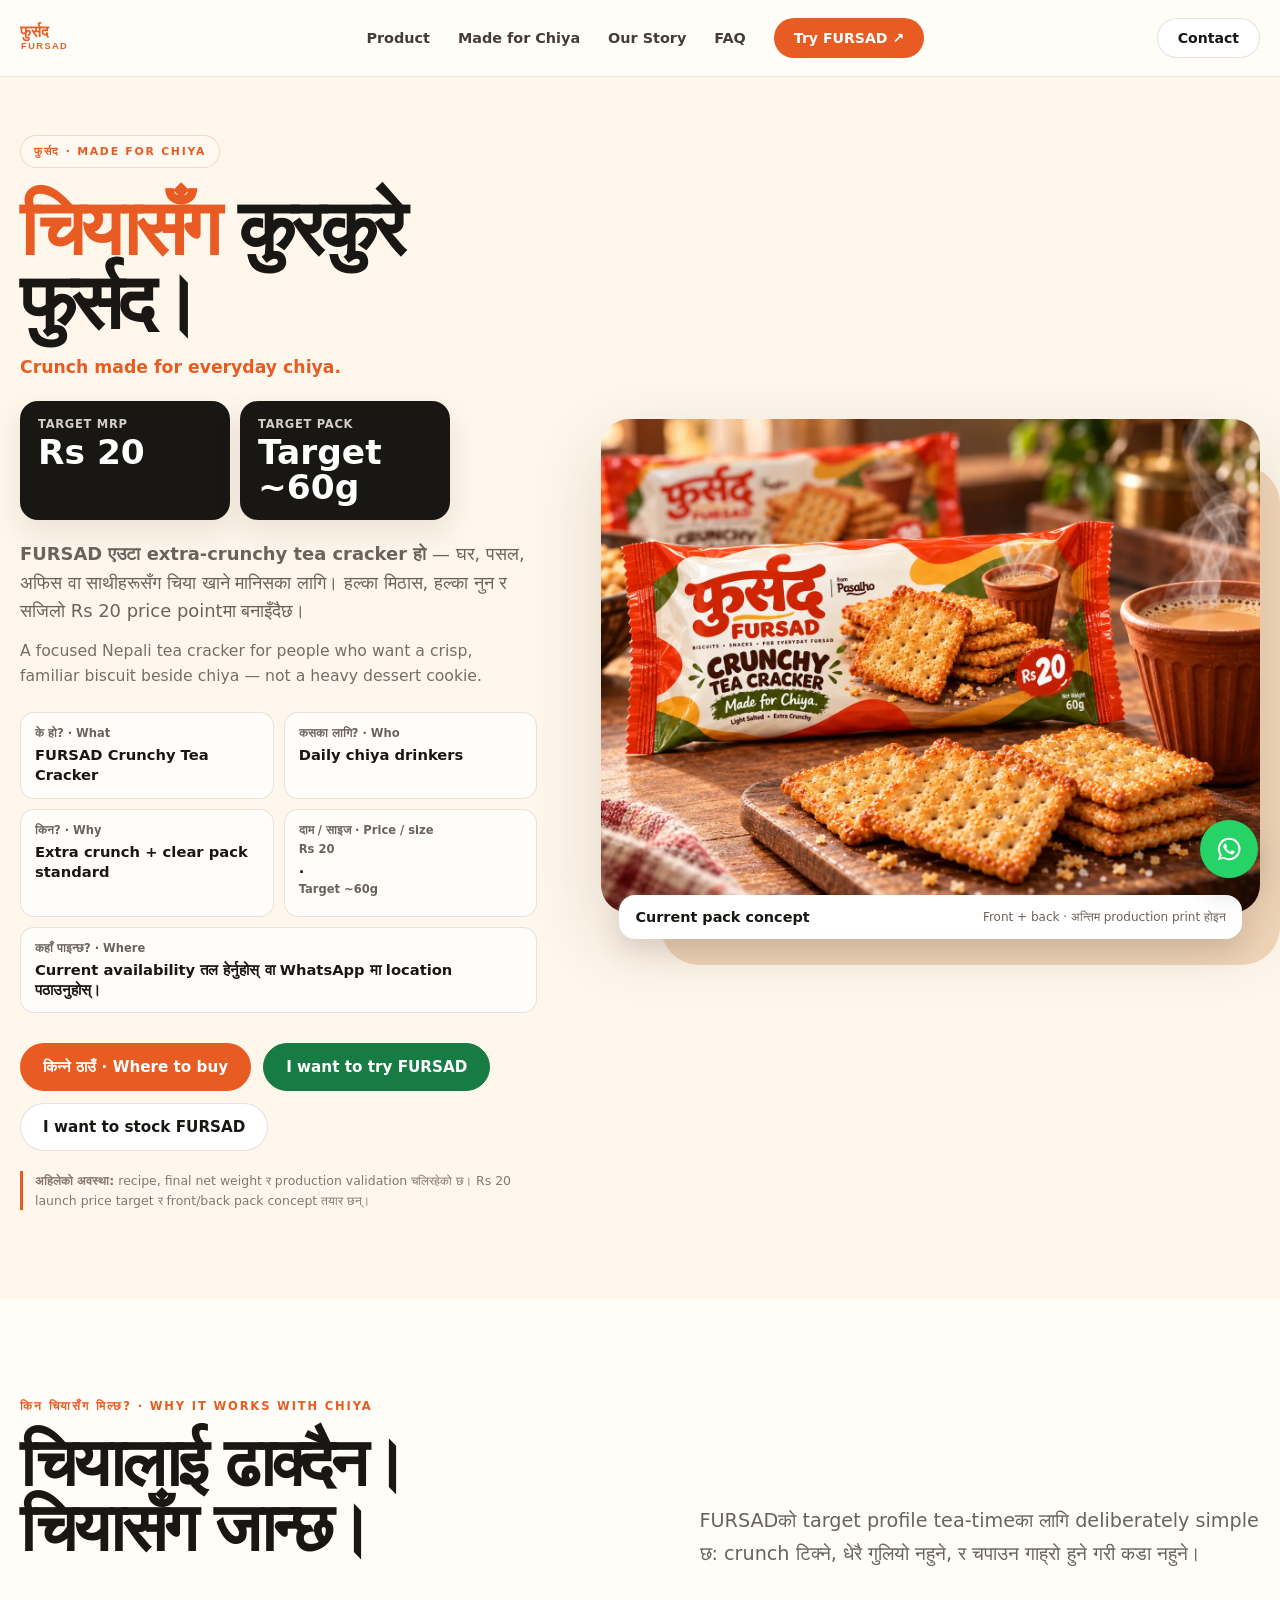
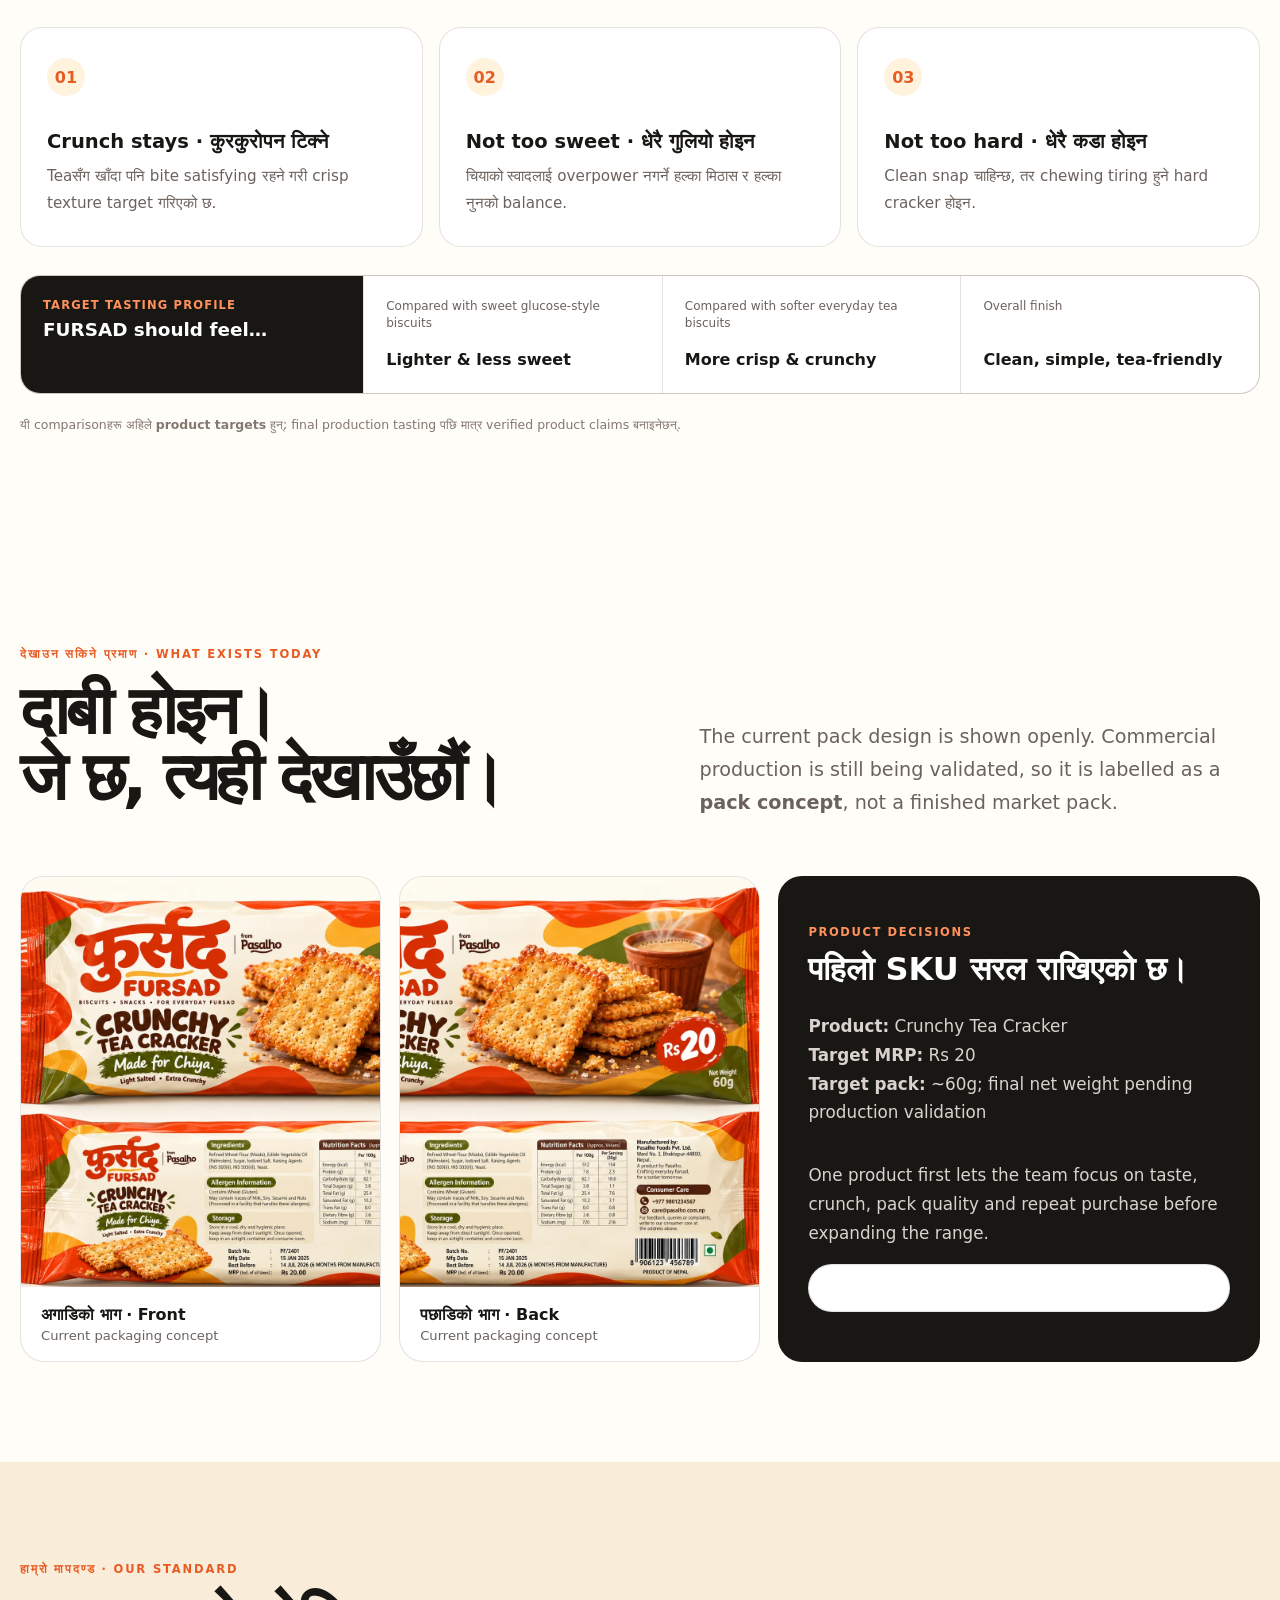
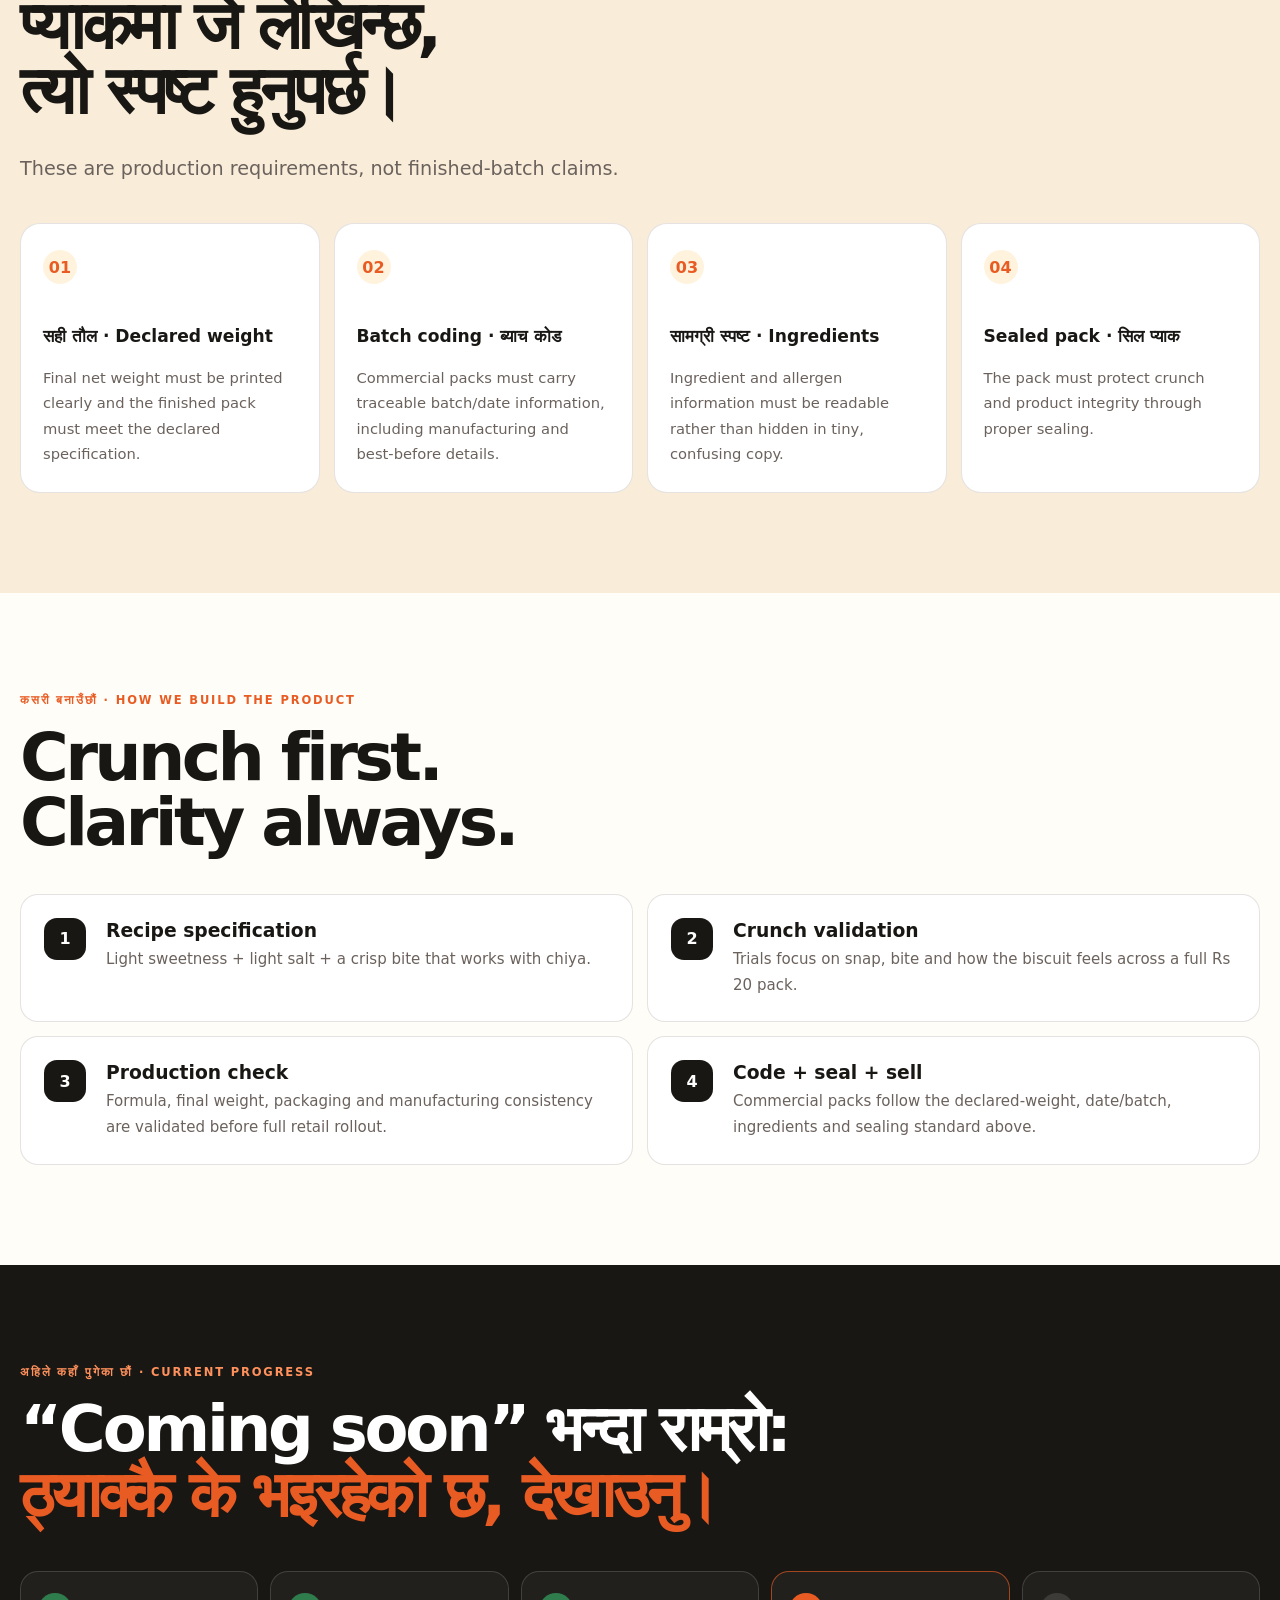
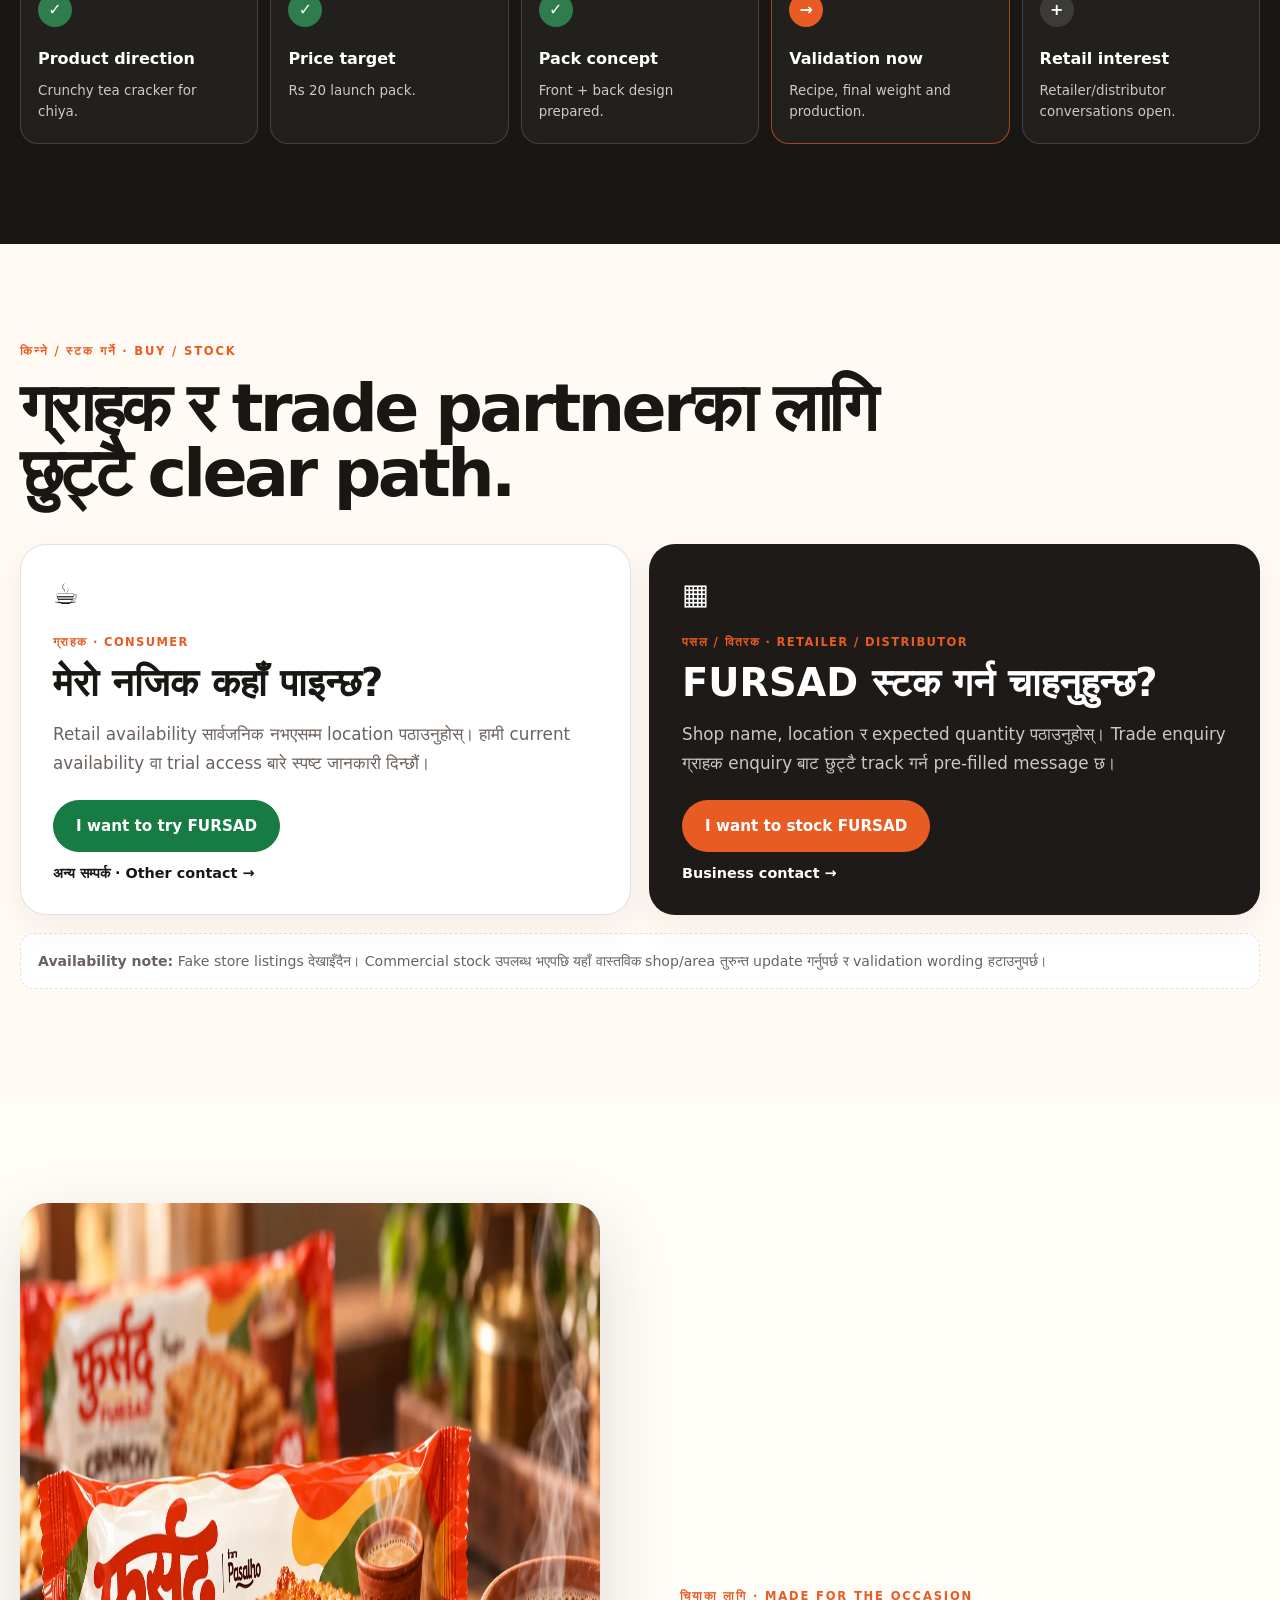
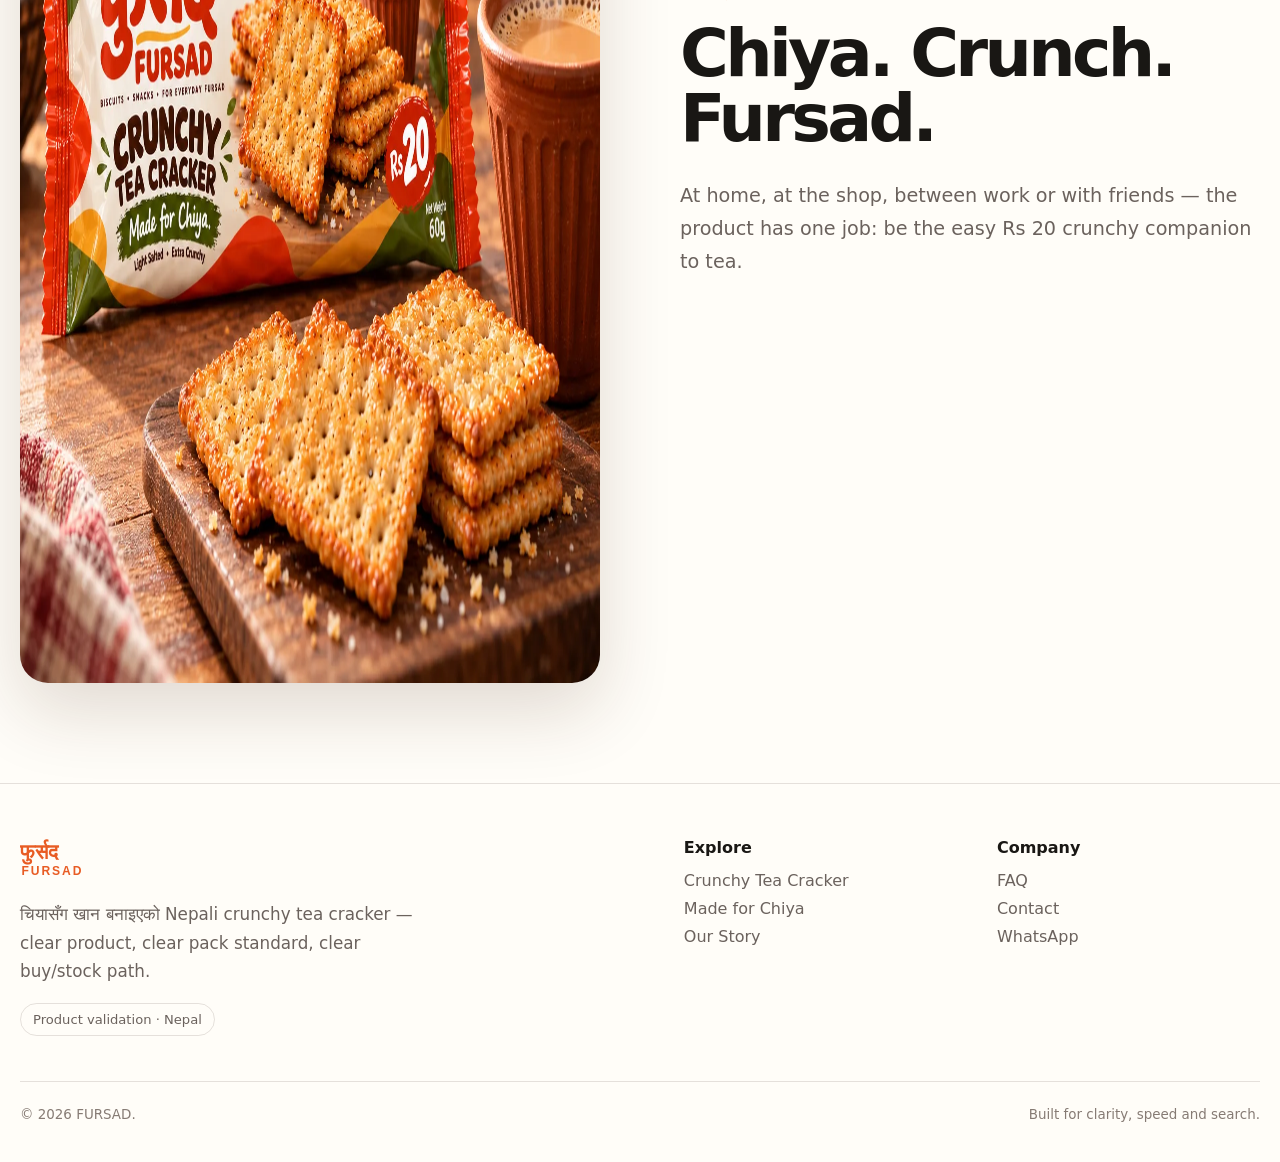
==== commit e5da9639: "feat: sharpen FURSAD chiya positioning and conversion CTAs" ====
--- a/index.html
+++ b/index.html
@@ -1,10 +1,14 @@
-<!doctype html><html lang="ne" data-whatsapp=""><head><meta charset="utf-8"><meta name="viewport" content="width=device-width,initial-scale=1"><title>FURSAD | चियासँग खाने कुरकुरे Tea Cracker · Rs 20</title><meta name="description" content="FURSAD (फुर्सद) — चियासँग खान बनाइएको extra-crunchy Nepali tea cracker. Rs 20 target pack, clear standards, current availability and retailer/distributor stock enquiries."><meta name="theme-color" content="#E85C24"><link rel="icon" href="/assets/favicon.svg" type="image/svg+xml"><link rel="manifest" href="/manifest.webmanifest"><link rel="stylesheet" href="/assets/styles.css"><link rel="stylesheet" href="/assets/conversion.css"><link rel="canonical" href="https://fursad-blue.vercel.app/"><meta property="og:type" content="website"><meta property="og:title" content="FURSAD | Made for Chiya — Crunchy Tea Cracker Nepal"><meta property="og:description" content="Meet FURSAD, a Nepali biscuit brand creating an extra-crunchy, lightly salted tea cracker made for chiya. Discover the product, story and upcoming launch."><meta property="og:url" content="https://fursad-blue.vercel.app/"><meta property="og:image" content="https://fursad-blue.vercel.app/assets/og-fursad.webp"><meta name="twitter:card" content="summary_large_image"><meta name="twitter:image" content="https://fursad-blue.vercel.app/assets/og-fursad.webp"><script type="application/ld+json">{"@context": "https://schema.org", "@type": "Organization", "name": "FURSAD", "alternateName": "फुर्सद", "description": "A Nepali biscuit and snack brand being developed around everyday tea-time occasions.", "brand": {"@type": "Brand", "name": "FURSAD"}, "url": "https://fursad-blue.vercel.app/"}</script></head><body><header class="nav"><div class="shell nav-inner"><a class="brand" href="/"><img src="/assets/logo.svg" alt="FURSAD"></a><button class="menu-toggle" type="button" aria-label="Open navigation" aria-expanded="false" aria-controls="primary-navigation"><span></span><span></span><span></span></button><nav class="nav-links" id="primary-navigation" aria-label="Primary"><a href="/crunchy-tea-cracker/">Product</a><a href="/made-for-chiya/">Made for Chiya</a><a href="/our-story/">Our Story</a><a href="/faq/">FAQ</a><a class="mobile-only" href="/contact/">Contact</a><a class="button primary" data-whatsapp href="/contact/">WhatsApp ↗</a></nav><a class="button secondary" href="/contact/" aria-label="Contact FURSAD">Contact</a></div></header><main>
+<!doctype html><html lang="ne" data-whatsapp=""><head><meta charset="utf-8"><meta name="viewport" content="width=device-width,initial-scale=1"><title>FURSAD | चियासँग खाने कुरकुरे Tea Cracker · Rs 20</title><meta name="description" content="FURSAD (फुर्सद) — चियासँग खान बनाइएको extra-crunchy Nepali tea cracker. Rs 20 target pack, clear standards, current availability and retailer/distributor stock enquiries."><meta name="theme-color" content="#E85C24"><link rel="icon" href="/assets/favicon.svg" type="image/svg+xml"><link rel="manifest" href="/manifest.webmanifest"><link rel="stylesheet" href="/assets/styles.css"><link rel="stylesheet" href="/assets/conversion.css"><link rel="canonical" href="https://fursad-blue.vercel.app/"><meta property="og:type" content="website"><meta property="og:title" content="FURSAD | Made for Chiya — Crunchy Tea Cracker Nepal"><meta property="og:description" content="Meet FURSAD, a Nepali biscuit brand creating an extra-crunchy, lightly salted tea cracker made for chiya. Discover the product, story and upcoming launch."><meta property="og:url" content="https://fursad-blue.vercel.app/"><meta property="og:image" content="https://fursad-blue.vercel.app/assets/og-fursad.webp"><meta name="twitter:card" content="summary_large_image"><meta name="twitter:image" content="https://fursad-blue.vercel.app/assets/og-fursad.webp"><script type="application/ld+json">{"@context": "https://schema.org", "@type": "Organization", "name": "FURSAD", "alternateName": "फुर्सद", "description": "A Nepali biscuit and snack brand being developed around everyday tea-time occasions.", "brand": {"@type": "Brand", "name": "FURSAD"}, "url": "https://fursad-blue.vercel.app/"}</script></head><body><header class="nav"><div class="shell nav-inner"><a class="brand" href="/"><img src="/assets/logo.svg" alt="FURSAD"></a><button class="menu-toggle" type="button" aria-label="Open navigation" aria-expanded="false" aria-controls="primary-navigation"><span></span><span></span><span></span></button><nav class="nav-links" id="primary-navigation" aria-label="Primary"><a href="/crunchy-tea-cracker/">Product</a><a href="/made-for-chiya/">Made for Chiya</a><a href="/our-story/">Our Story</a><a href="/faq/">FAQ</a><a class="mobile-only" href="/contact/">Contact</a><a class="button primary" data-whatsapp data-whatsapp-message="नमस्ते FURSAD, म FURSAD try गर्न चाहन्छु। मेरो location: ____" href="/contact/">Try FURSAD ↗</a></nav><a class="button secondary" href="/contact/" aria-label="Contact FURSAD">Contact</a></div></header><main>
 <section class="hero conversion-hero">
   <div class="shell hero-grid">
     <div>
       <div class="eyebrow">फुर्सद · MADE FOR CHIYA</div>
       <h1><span>चियासँग</span> कुरकुरे फुर्सद।</h1>
       <p class="hero-english">Crunch made for everyday chiya.</p>
+      <div class="hero-offer" aria-label="FURSAD price and pack size">
+        <div><span>Target MRP</span><strong data-product-price>Rs 20</strong></div>
+        <div><span>Target pack</span><strong data-product-pack>~60g</strong></div>
+      </div>
       <p class="hero-copy"><strong>FURSAD एउटा extra-crunchy tea cracker हो</strong> — घर, पसल, अफिस वा साथीहरूसँग चिया खाने मानिसका लागि। हल्का मिठास, हल्का नुन र सजिलो Rs 20 price pointमा बनाइँदैछ।</p>
       <p class="hero-copy english-copy">A focused Nepali tea cracker for people who want a crisp, familiar biscuit beside chiya — not a heavy dessert cookie.</p>
       <div class="answer-grid">
@@ -16,8 +20,8 @@
       </div>
       <div class="hero-actions">
         <a class="button primary" href="#buy">किन्ने ठाउँ · Where to buy</a>
-        <a class="button whatsapp-button" data-whatsapp data-whatsapp-message="नमस्ते FURSAD, FURSAD Crunchy Tea Cracker मेरो नजिक कहाँ पाइन्छ? मेरो location: ____" href="/contact/">WhatsApp मा सोध्नुहोस्</a>
-        <a class="button secondary" href="#stock">पसलमा राख्नुहोस् · Stock this brand</a>
+        <a class="button whatsapp-button" data-whatsapp data-whatsapp-message="नमस्ते FURSAD, म FURSAD try गर्न चाहन्छु। मेरो location: ____" href="/contact/">I want to try FURSAD</a>
+        <a class="button secondary" href="#stock">I want to stock FURSAD</a>
       </div>
       <p class="micro-note status-note"><strong>अहिलेको अवस्था:</strong> recipe, final net weight र production validation चलिरहेको छ। Rs 20 launch price target र front/back pack concept तयार छन्।</p>
     </div>
@@ -25,6 +29,44 @@
       <img class="hero-image" src="/assets/fursad-packaging.webp" alt="FURSAD current front and back packaging concept" width="1440" height="1080">
       <div class="image-proof-label"><strong>Current pack concept</strong><span>Front + back · अन्तिम production print होइन</span></div>
     </div>
+  </div>
+</section>
+
+<section class="section chiya-fit" id="why-chiya">
+  <div class="shell">
+    <div class="section-heading-row">
+      <div>
+        <div class="eyebrow">किन चियासँग मिल्छ? · WHY IT WORKS WITH CHIYA</div>
+        <h2 class="display">चियालाई ढाक्दैन।<br>चियासँग जान्छ।</h2>
+      </div>
+      <p class="lede">FURSADको target profile tea-timeका लागि deliberately simple छ: crunch टिक्ने, धेरै गुलियो नहुने, र चपाउन गाह्रो हुने गरी कडा नहुने।</p>
+    </div>
+
+    <div class="chiya-reasons">
+      <article class="chiya-reason">
+        <span>01</span>
+        <h3>Crunch stays · कुरकुरोपन टिक्ने</h3>
+        <p>Teaसँग खाँदा पनि bite satisfying रहने गरी crisp texture target गरिएको छ.</p>
+      </article>
+      <article class="chiya-reason">
+        <span>02</span>
+        <h3>Not too sweet · धेरै गुलियो होइन</h3>
+        <p>चियाको स्वादलाई overpower नगर्ने हल्का मिठास र हल्का नुनको balance.</p>
+      </article>
+      <article class="chiya-reason">
+        <span>03</span>
+        <h3>Not too hard · धेरै कडा होइन</h3>
+        <p>Clean snap चाहिन्छ, तर chewing tiring हुने hard cracker होइन.</p>
+      </article>
+    </div>
+
+    <div class="tasting-strip">
+      <div class="tasting-title"><span>Target tasting profile</span><strong>FURSAD should feel…</strong></div>
+      <div class="taste-note"><small>Compared with sweet glucose-style biscuits</small><strong>Lighter & less sweet</strong></div>
+      <div class="taste-note"><small>Compared with softer everyday tea biscuits</small><strong>More crisp & crunchy</strong></div>
+      <div class="taste-note"><small>Overall finish</small><strong>Clean, simple, tea-friendly</strong></div>
+    </div>
+    <p class="micro-note">यी comparisonहरू अहिले <strong>product targets</strong> हुन्; final production tasting पछि मात्र verified product claims बनाइनेछन्.</p>
   </div>
 </section>
 
@@ -92,13 +134,13 @@
         <div class="path-icon">☕</div><span class="path-label">ग्राहक · CONSUMER</span>
         <h3>मेरो नजिक कहाँ पाइन्छ?</h3>
         <p>Retail availability सार्वजनिक नभएसम्म location पठाउनुहोस्। हामी current availability वा trial access बारे स्पष्ट जानकारी दिन्छौं।</p>
-        <div class="path-actions"><a class="button primary" data-whatsapp data-whatsapp-message="नमस्ते FURSAD, FURSAD Crunchy Tea Cracker मेरो नजिक कहाँ पाइन्छ? मेरो location: ____" href="/contact/">WhatsApp मा availability सोध्नुहोस्</a><a class="text-link" href="/contact/">अन्य सम्पर्क · Other contact →</a></div>
+        <div class="path-actions"><a class="button primary whatsapp-button" data-whatsapp data-whatsapp-message="नमस्ते FURSAD, म FURSAD try गर्न चाहन्छु। मेरो location: ____" href="/contact/">I want to try FURSAD</a><a class="text-link" href="/contact/">अन्य सम्पर्क · Other contact →</a></div>
       </article>
       <article class="path-card retailer-path" id="stock">
         <div class="path-icon">▦</div><span class="path-label">पसल / वितरक · RETAILER / DISTRIBUTOR</span>
         <h3>FURSAD स्टक गर्न चाहनुहुन्छ?</h3>
         <p>Shop name, location र expected quantity पठाउनुहोस्। Trade enquiry ग्राहक enquiry बाट छुट्टै track गर्न pre-filled message छ।</p>
-        <div class="path-actions"><a class="button primary" data-whatsapp data-whatsapp-message="नमस्ते FURSAD, म FURSAD stock गर्न चाहन्छु। Business/Shop name: ____ | Location: ____ | Retailer/Distributor: ____ | Expected quantity: ____" href="/contact/">Become a retailer · Stock this brand</a><a class="text-link" href="/contact/">Business contact →</a></div>
+        <div class="path-actions"><a class="button primary" data-whatsapp data-whatsapp-message="नमस्ते FURSAD, म FURSAD stock गर्न चाहन्छु। Business/Shop name: ____ | Location: ____ | Retailer/Distributor: ____ | Expected quantity: ____" href="/contact/">I want to stock FURSAD</a><a class="text-link" href="/contact/">Business contact →</a></div>
       </article>
     </div>
     <p class="availability-note"><strong>Availability note:</strong> Fake store listings देखाइँदैन। Commercial stock उपलब्ध भएपछि यहाँ वास्तविक shop/area तुरुन्त update गर्नुपर्छ र validation wording हटाउनुपर्छ।</p>
@@ -113,4 +155,4 @@
 </section>
 
 <div id="managed-content"></div>
-</main><footer class="footer"><div class="shell"><div class="footer-grid"><div><img src="/assets/logo.svg" alt="FURSAD" style="width:150px"><p style="max-width:420px">चियासँग खान बनाइएको Nepali crunchy tea cracker — clear product, clear pack standard, clear buy/stock path.</p><span class="pill">Product validation · Nepal</span></div><div><h4>Explore</h4><a href="/crunchy-tea-cracker/">Crunchy Tea Cracker</a><a href="/made-for-chiya/">Made for Chiya</a><a href="/our-story/">Our Story</a></div><div><h4>Company</h4><a href="/faq/">FAQ</a><a href="/contact/">Contact</a><a data-whatsapp href="/contact/">WhatsApp</a></div></div><div class="footer-bottom"><span>© 2026 FURSAD.</span><span>Built for clarity, speed and search.</span></div></div></footer><a class="whatsapp" data-whatsapp href="/contact/" aria-label="Talk to FURSAD on WhatsApp"><svg viewBox="0 0 32 32" fill="none" aria-hidden="true"><path fill="currentColor" d="M16.04 3.2A12.75 12.75 0 0 0 5.24 22.72L3.2 28.8l6.28-2.01A12.8 12.8 0 1 0 16.04 3.2Zm0 23.27a10.52 10.52 0 0 1-5.36-1.47l-.38-.23-3.73 1.19 1.22-3.63-.25-.39A10.54 10.54 0 1 1 16.04 26.47Zm5.78-7.89c-.32-.16-1.88-.93-2.17-1.03-.29-.11-.5-.16-.71.16-.21.32-.82 1.03-1 1.24-.18.21-.37.24-.69.08-.32-.16-1.35-.5-2.57-1.59-.95-.85-1.59-1.89-1.78-2.21-.18-.32-.02-.49.14-.65.14-.14.32-.37.48-.56.16-.18.21-.32.32-.53.11-.21.05-.4-.03-.56-.08-.16-.71-1.72-.98-2.36-.26-.62-.52-.54-.71-.55h-.61c-.21 0-.56.08-.85.4-.29.32-1.11 1.08-1.11 2.64s1.14 3.06 1.3 3.27c.16.21 2.24 3.42 5.42 4.8.76.33 1.35.52 1.81.67.76.24 1.45.21 2 .13.61-.09 1.88-.77 2.14-1.51.26-.74.26-1.38.18-1.51-.08-.13-.29-.21-.61-.37Z"/></svg></a><script src="/assets/site-config.js"></script><script src="/assets/script.js" defer></script><script src="/assets/content.js" defer></script><div class="mobile-conversion-bar"><a href="#buy">किन्ने ठाउँ</a><a data-whatsapp data-whatsapp-message="नमस्ते FURSAD, म FURSAD stock गर्न चाहन्छु। Business/Shop name: ____ | Location: ____ | Retailer/Distributor: ____ | Expected quantity: ____" href="/contact/">Stock FURSAD</a></div></body></html>+</main><footer class="footer"><div class="shell"><div class="footer-grid"><div><img src="/assets/logo.svg" alt="FURSAD" style="width:150px"><p style="max-width:420px">चियासँग खान बनाइएको Nepali crunchy tea cracker — clear product, clear pack standard, clear buy/stock path.</p><span class="pill">Product validation · Nepal</span></div><div><h4>Explore</h4><a href="/crunchy-tea-cracker/">Crunchy Tea Cracker</a><a href="/made-for-chiya/">Made for Chiya</a><a href="/our-story/">Our Story</a></div><div><h4>Company</h4><a href="/faq/">FAQ</a><a href="/contact/">Contact</a><a data-whatsapp href="/contact/">WhatsApp</a></div></div><div class="footer-bottom"><span>© 2026 FURSAD.</span><span>Built for clarity, speed and search.</span></div></div></footer><a class="whatsapp" data-whatsapp href="/contact/" aria-label="Talk to FURSAD on WhatsApp"><svg viewBox="0 0 32 32" fill="none" aria-hidden="true"><path fill="currentColor" d="M16.04 3.2A12.75 12.75 0 0 0 5.24 22.72L3.2 28.8l6.28-2.01A12.8 12.8 0 1 0 16.04 3.2Zm0 23.27a10.52 10.52 0 0 1-5.36-1.47l-.38-.23-3.73 1.19 1.22-3.63-.25-.39A10.54 10.54 0 1 1 16.04 26.47Zm5.78-7.89c-.32-.16-1.88-.93-2.17-1.03-.29-.11-.5-.16-.71.16-.21.32-.82 1.03-1 1.24-.18.21-.37.24-.69.08-.32-.16-1.35-.5-2.57-1.59-.95-.85-1.59-1.89-1.78-2.21-.18-.32-.02-.49.14-.65.14-.14.32-.37.48-.56.16-.18.21-.32.32-.53.11-.21.05-.4-.03-.56-.08-.16-.71-1.72-.98-2.36-.26-.62-.52-.54-.71-.55h-.61c-.21 0-.56.08-.85.4-.29.32-1.11 1.08-1.11 2.64s1.14 3.06 1.3 3.27c.16.21 2.24 3.42 5.42 4.8.76.33 1.35.52 1.81.67.76.24 1.45.21 2 .13.61-.09 1.88-.77 2.14-1.51.26-.74.26-1.38.18-1.51-.08-.13-.29-.21-.61-.37Z"/></svg></a><script src="/assets/site-config.js"></script><script src="/assets/script.js" defer></script><script src="/assets/content.js" defer></script><div class="mobile-conversion-bar"><a data-whatsapp data-whatsapp-message="नमस्ते FURSAD, म FURSAD try गर्न चाहन्छु। मेरो location: ____" href="/contact/">Try FURSAD</a><a data-whatsapp data-whatsapp-message="नमस्ते FURSAD, म FURSAD stock गर्न चाहन्छु। Business/Shop name: ____ | Location: ____ | Retailer/Distributor: ____ | Expected quantity: ____" href="/contact/">Stock FURSAD</a></div></body></html>
--- a/assets/conversion.css
+++ b/assets/conversion.css
@@ -42,3 +42,20 @@
 @media(max-width:1050px){.quality-grid{grid-template-columns:repeat(2,minmax(0,1fr))}.status-grid{grid-template-columns:repeat(3,minmax(0,1fr))}.pack-proof-grid{grid-template-columns:1fr 1fr}.proof-copy-card{grid-column:1/-1}.section-heading-row{grid-template-columns:1fr;gap:12px}}
 @media(max-width:900px){.answer-grid{max-width:none}.pack-window{height:380px}.standard-steps{grid-template-columns:1fr}.buy-grid{grid-template-columns:1fr}.status-grid{grid-template-columns:1fr 1fr}.path-card{padding:28px}}
 @media(max-width:560px){body{padding-bottom:68px}.conversion-hero{padding-top:28px}.hero-copy{font-size:1rem}.english-copy{font-size:.92rem}.answer-grid{grid-template-columns:1fr;gap:8px}.answer-wide{grid-column:auto}.answer-item{padding:12px}.hero-actions{gap:9px;margin-top:22px}.hero-actions .button,.path-card .button{width:100%;min-height:52px;padding:14px 16px}.image-proof-label{align-items:flex-start;flex-direction:column}.image-proof-label span{text-align:left}.pack-proof-grid{grid-template-columns:1fr}.pack-window{height:340px}.proof-copy-card{grid-column:auto;padding:24px}.quality-grid{grid-template-columns:1fr}.status-grid{grid-template-columns:1fr}.path-card{padding:24px;border-radius:22px}.whatsapp{display:none}.mobile-conversion-bar{position:fixed;display:grid;grid-template-columns:1fr 1fr;gap:8px;left:0;right:0;bottom:0;z-index:80;padding:9px 10px calc(9px + env(safe-area-inset-bottom));background:rgba(255,253,248,.96);border-top:1px solid var(--line);backdrop-filter:blur(16px)}.mobile-conversion-bar a{display:flex;min-height:48px;align-items:center;justify-content:center;border-radius:12px;background:var(--ink);color:#fff;font-size:.84rem;font-weight:850;text-align:center;padding:8px}.mobile-conversion-bar a:last-child{background:var(--orange)}}
+
+/* FURSAD v2: price prominence + chiya fit + tasting profile */
+.hero-offer{display:flex;gap:10px;margin:18px 0 20px;max-width:430px}
+.hero-offer>div{flex:1;padding:16px 18px;border-radius:18px;background:var(--ink);color:#fff;box-shadow:0 12px 30px rgba(56,33,23,.1)}
+.hero-offer span{display:block;margin-bottom:4px;color:#d6cdc7;font-size:.72rem;font-weight:800;letter-spacing:.06em;text-transform:uppercase}
+.hero-offer strong{display:block;font-size:clamp(1.5rem,3vw,2.15rem);line-height:1;color:#fff}
+.chiya-fit{background:#fffdf8}
+.chiya-reasons{display:grid;grid-template-columns:repeat(3,minmax(0,1fr));gap:16px}
+.chiya-reason{padding:30px 26px;border:1px solid var(--line);border-radius:22px;background:#fff}
+.chiya-reason>span{display:inline-flex;align-items:center;justify-content:center;width:38px;height:38px;border-radius:50%;background:var(--cream);color:var(--orange);font-weight:850;margin-bottom:34px}
+.chiya-reason h3{font-size:1.22rem;line-height:1.2;margin:0 0 10px}.chiya-reason p{font-size:.95rem;margin:0}
+.tasting-strip{display:grid;grid-template-columns:1.15fr repeat(3,1fr);gap:1px;margin-top:28px;border:1px solid var(--line);border-radius:20px;overflow:hidden;background:var(--line)}
+.tasting-strip>div{padding:22px;background:#fff}
+.tasting-title{background:var(--ink)!important;color:#fff}.tasting-title span{display:block;margin-bottom:7px;color:#ff915c;font-size:.72rem;font-weight:850;text-transform:uppercase;letter-spacing:.1em}
+.tasting-title strong{font-size:1.15rem}.taste-note small{display:block;min-height:42px;color:var(--muted);font-size:.75rem;line-height:1.4}.taste-note strong{display:block;margin-top:10px;font-size:1rem;line-height:1.3}
+@media(max-width:900px){.chiya-reasons{grid-template-columns:1fr}.tasting-strip{grid-template-columns:1fr 1fr}.tasting-title{grid-column:1/-1}}
+@media(max-width:560px){.hero-offer{max-width:none}.hero-offer>div{padding:14px}.hero-offer strong{font-size:1.55rem}.tasting-strip{grid-template-columns:1fr}.tasting-title{grid-column:auto}.taste-note small{min-height:0}.chiya-reason{padding:24px}}
